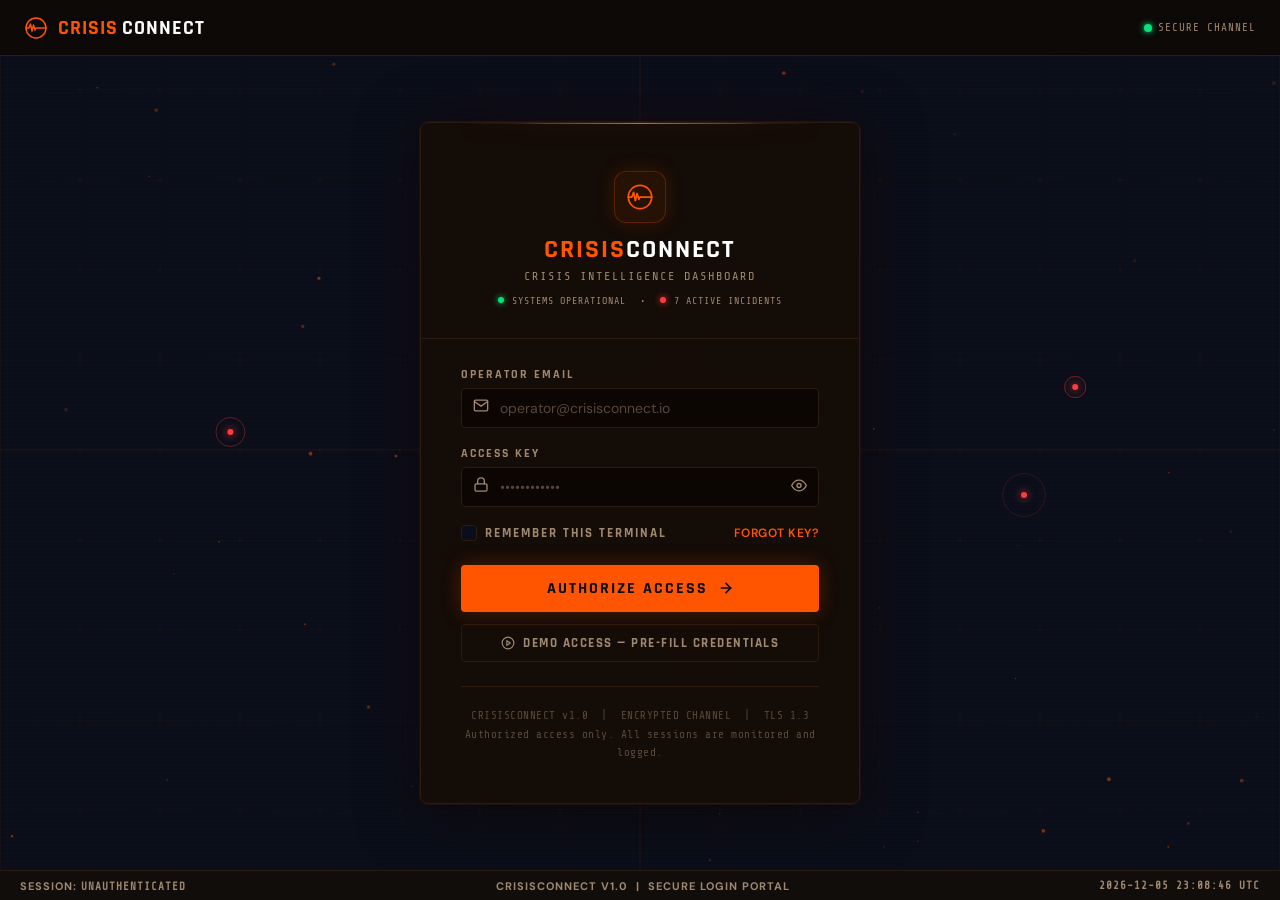
==== alerts.html @ de2e5257 "Initial commit" ====
<!DOCTYPE html>
<html lang="en">
<head>
  <meta charset="UTF-8">
  <meta name="viewport" content="width=device-width, initial-scale=1.0">
  <title>CRISIS CONNECT | Real-Time Alerts</title>
  
  <link rel="preconnect" href="https://fonts.googleapis.com">
  <link rel="preconnect" href="https://fonts.gstatic.com" crossorigin>
  <link href="https://fonts.googleapis.com/css2?family=DM+Sans:wght@400;500;700&family=Rajdhani:wght@500;600;700&family=Share+Tech+Mono&display=swap" rel="stylesheet">

  <style>
    :root {
      --bg: #0a0e1a;
      --bg2: #110D0A;
      --card: #1A1008;
      --cyan: #FF5500;
      --red: #ff3b3b;
      --amber: #ffb340;
      --green: #00e676;
      --text: #e8eaf6;
      --muted: #A08870;
      --border: #2B1B10;
    }
    
    * { box-sizing: border-box; margin: 0; padding: 0; }
    
    body {
      font-family: 'DM Sans', sans-serif;
      background-color: var(--bg);
      color: var(--text);
      display: flex;
      flex-direction: column;
      height: 100vh;
      overflow: hidden;
    }

    h1, h2, h3, h4, h5, h6 { font-family: 'Rajdhani', sans-serif; }
    .data-font { font-family: 'Share Tech Mono', monospace; }
    
    /* Navbar */
    .navbar { height: 56px; flex-shrink: 0; background-color: var(--bg2); border-bottom: 1px solid var(--border); display: flex; justify-content: space-between; align-items: center; padding: 0 20px; z-index: 1000; }
    .nav-left { display: flex; align-items: center; gap: 10px; }
    .nav-left svg { width: 24px; height: 24px; color: var(--cyan); }
    .nav-left h1 { font-size: 20px; margin: 0; letter-spacing: 1px; display: flex; align-items: center; gap: 4px; }
    .brand-crisis { color: var(--cyan); }
    .brand-connect { color: #fff; }
    .nav-center { flex: 1; display: flex; justify-content: center; }
    .search-input { background-color: var(--card); border: 1px solid var(--border); color: var(--text); padding: 8px 16px 8px 40px; border-radius: 20px; width: 400px; font-family: 'DM Sans', sans-serif; font-size: 14px; outline: none; transition: border-color 0.2s; background-image: url('data:image/svg+xml;utf8,<svg viewBox="0 0 24 24" fill="none" stroke="%23A08870" stroke-width="2" stroke-linecap="round" stroke-linejoin="round"><circle cx="11" cy="11" r="8"></circle><line x1="21" y1="21" x2="16.65" y2="16.65"></line></svg>'); background-repeat: no-repeat; background-position: 12px center; background-size: 16px; }
    .search-input:focus { border-color: var(--cyan); }
    .search-input::placeholder { color: var(--muted); }
    .nav-right { display: flex; align-items: center; gap: 24px; }
    .bell-icon { position: relative; display: flex; align-items: center; }
    .bell-icon svg { width: 20px; height: 20px; cursor: pointer; color: var(--muted); transition: color 0.2s; }
    .bell-icon:hover svg { color: var(--text); }
    .badge { position: absolute; top: -6px; right: -6px; background: var(--red); color: white; font-size: 10px; font-weight: bold; font-family: 'Share Tech Mono', monospace; border-radius: 50%; width: 16px; height: 16px; display: flex; align-items: center; justify-content: center; transition: transform 0.2s; }
    .badge.pop { transform: scale(1.4); }

    /* Layout */
    .app-shell { display: flex; flex: 1; overflow: hidden; position: relative; }
    
    /* Sidebar */
    .sidebar { width: 60px; flex-shrink: 0; background-color: var(--bg2); border-right: 1px solid var(--border); display: flex; flex-direction: column; align-items: center; padding-top: 20px; gap: 16px; z-index: 900; }
    .sidebar-btn { width: 100%; height: 48px; display: flex; align-items: center; justify-content: center; cursor: pointer; border-left: 3px solid transparent; color: var(--muted); transition: all 0.2s; text-decoration: none; }
    .sidebar-btn:hover { color: var(--text); background: rgba(255,255,255,0.05); }
    .sidebar-btn.active { border-left-color: var(--cyan); color: var(--cyan); background: rgba(255, 85, 0, 0.05); }
    .sidebar-btn svg { width: 22px; height: 22px; stroke: currentColor; fill: none; stroke-width: 2; stroke-linecap: round; stroke-linejoin: round; }

    /* Main Area Containers */
    .main-wrap { flex: 1; display: flex; flex-direction: column; background: var(--bg); position: relative; }
    
    /* Filter Bar */
    .filter-bar { height: 50px; background: var(--bg2); border-bottom: 1px solid var(--border); display: flex; align-items: center; justify-content: space-between; padding: 0 24px; flex-shrink: 0; }
    .filter-tabs { display: flex; height: 100%; gap: 24px; }
    .filter-tab { font-family: 'Rajdhani', sans-serif; font-size: 13px; font-weight: 700; color: var(--muted); text-transform: uppercase; letter-spacing: 1px; cursor: pointer; display: flex; align-items: center; position: relative; transition: color 0.2s; }
    .filter-tab:hover { color: var(--text); }
    .filter-tab.active { color: #fff; }
    .filter-tab.active::after { content: ''; position: absolute; bottom: -1px; left: 0; right: 0; height: 3px; background: var(--cyan); border-radius: 3px 3px 0 0; box-shadow: 0 -2px 8px rgba(255,85,0,0.4); }
    .filter-badge { background: rgba(255,255,255,0.1); border-radius: 12px; padding: 2px 6px; font-size: 10px; margin-left: 6px; font-family: 'Share Tech Mono'; }

    .refresh-toggle { display: flex; align-items: center; gap: 12px; font-family: 'Share Tech Mono'; font-size: 11px; color: var(--muted); }
    .toggle-switch { width: 32px; height: 16px; background: var(--cyan); border-radius: 10px; position: relative; cursor: pointer; transition: background 0.2s; }
    .toggle-switch::after { content: ''; position: absolute; width: 12px; height: 12px; background: #fff; border-radius: 50%; top: 2px; right: 2px; transition: transform 0.2s; }
    .toggle-switch.off { background: rgba(255,255,255,0.2); }
    .toggle-switch.off::after { transform: translateX(-16px); }
    
    /* Content Columns */
    .content-columns { flex: 1; display: flex; overflow: hidden; }
    
    /* Left: Alert Feed */
    .alert-feed { flex: 1; overflow-y: auto; padding: 24px; display: flex; flex-direction: column; gap: 12px; scroll-behavior: smooth; }
    
    /* Real-Time Cards */
    .alert-card { background: var(--card); border: 1px solid var(--border); border-radius: 6px; display: flex; position: relative; padding: 16px; cursor: pointer; transition: all 0.2s; box-shadow: 0 4px 12px rgba(0,0,0,0.2); }
    .alert-card:hover { background: rgba(22, 12, 6, 0.9); transform: translateX(2px); border-color: rgba(160, 136, 112, 0.4); }
    .alert-card.active { background: rgba(255,85,0,0.05); border-color: var(--cyan); }
    
    .border-left { position: absolute; left: 0; top: 0; bottom: 0; width: 4px; border-radius: 6px 0 0 6px; }
    
    .alert-layout { display: flex; width: 100%; align-items: center; gap: 16px; padding-left: 8px; }
    
    .icon-wrapper { width: 44px; height: 44px; border-radius: 50%; display: flex; align-items: center; justify-content: center; flex-shrink: 0; box-shadow: inset 0 0 10px rgba(0,0,0,0.5); }
    .icon-wrapper svg { width: 20px; height: 20px; fill: none; stroke: currentColor; stroke-width: 2; stroke-linecap: round; stroke-linejoin: round; }

    .alert-core { flex: 1; display: flex; flex-direction: column; justify-content: center; min-width: 0; }
    .alert-title { font-family: 'Rajdhani'; font-size: 15px; font-weight: 700; color: #fff; letter-spacing: 0.5px; margin-bottom: 2px; white-space: nowrap; overflow: hidden; text-overflow: ellipsis; text-transform: uppercase; }
    .alert-meta { font-size: 11px; color: var(--cyan); margin-bottom: 6px; text-transform: uppercase; letter-spacing: 0.5px; font-weight: 700; }
    .alert-meta span.bull { color: var(--muted); margin: 0 4px; }
    .alert-desc { font-size: 12px; color: var(--muted); white-space: nowrap; overflow: hidden; text-overflow: ellipsis; line-height: 1.2; }

    .alert-right { display: flex; flex-direction: column; align-items: flex-end; justify-content: space-between; flex-shrink: 0; height: 100%; gap: 8px; }
    .alert-time { font-family: 'Share Tech Mono'; font-size: 11px; color: var(--muted); }
    .alert-pill { font-family: 'Rajdhani'; font-size: 10px; font-weight: 700; padding: 2px 8px; border-radius: 10px; color: #fff; text-transform: uppercase; letter-spacing: 1px; }
    .view-link { font-family: 'Rajdhani'; font-size: 11px; font-weight: 700; color: var(--cyan); text-decoration: none; text-transform: uppercase; letter-spacing: 0.5px; opacity: 0; transition: opacity 0.2s; }
    .alert-card:hover .view-link { opacity: 1; }

    /* Card Animations */
    @keyframes alertSlideIn {
      0% { transform: translateY(-40px); opacity: 0; }
      100% { transform: translateY(0); opacity: 1; }
    }
    .card-animate { animation: alertSlideIn 0.5s cubic-bezier(0.16, 1, 0.3, 1) forwards; }
    .glow-left { box-shadow: 0 0 16px currentColor; animation: pulseGlow 2s infinite alternate; }
    @keyframes pulseGlow { from { opacity: 0.6; } to { opacity: 1; } }

    /* Alerts Colors */
    .sev-critical { color: var(--red); }
    .bg-critical { background-color: var(--red); box-shadow: 0 0 8px rgba(255,59,59,0.5); }
    .sev-warning { color: var(--amber); }
    .bg-warning { background-color: var(--amber); box-shadow: 0 0 8px rgba(255,179,64,0.5); }
    .sev-info { color: var(--cyan); }
    .bg-info { background-color: var(--cyan); box-shadow: 0 0 8px rgba(255,85,0,0.5); }
    .sev-resolved { color: var(--green); }
    .bg-resolved { background-color: var(--green); box-shadow: 0 0 8px rgba(0,230,118,0.5); }

    /* Empty State */
    .empty-state { display: flex; flex-direction: column; align-items: center; justify-content: center; height: 100%; color: var(--muted); gap: 16px; display: none; }
    .empty-state.show { display: flex; }
    .empty-state svg { width: 48px; height: 48px; stroke: var(--cyan); fill: none; stroke-width: 1; opacity: 0.5; }
    .empty-state p { font-family: 'Rajdhani'; font-size: 16px; letter-spacing: 2px; text-transform: uppercase; margin:0;}

    /* Right: Detail Panel */
    .detail-panel { width: 340px; background: var(--bg2); border-left: 1px solid var(--border); display: flex; flex-direction: column; flex-shrink: 0; z-index: 10; transform: translateX(100%); transition: transform 0.3s cubic-bezier(0.16, 1, 0.3, 1); position: absolute; right: 0; top: 0; bottom: 0; }
    .detail-panel.open { transform: translateX(0); position: relative; }
    
    .dp-header { padding: 24px; border-bottom: 1px solid var(--border); display: flex; flex-direction: column; gap: 6px; background: rgba(15,22,41,0.9); }
    .dp-title { font-family: 'Rajdhani'; font-size: 20px; color: var(--cyan); margin: 0; line-height: 1.1; text-transform: uppercase; }
    .dp-sub { font-size: 12px; color: #fff; font-weight: 700; text-transform: uppercase; letter-spacing: 1px; display: flex; align-items: center; justify-content: space-between; }
    .dp-close { cursor: pointer; color: var(--muted); opacity: 0.6; transition: opacity 0.2s; }
    .dp-close:hover { opacity: 1; color: var(--text); }

    .dp-content { padding: 24px; overflow-y: auto; display: flex; flex-direction: column; gap: 24px; flex: 1; }
    
    .dp-desc { font-size: 13px; color: var(--muted); line-height: 1.5; margin: 0; }

    .dp-section-lbl { font-family: 'Rajdhani'; font-size: 14px; color: #fff; letter-spacing: 1px; text-transform: uppercase; margin-bottom: 12px; border-bottom: 1px solid var(--border); padding-bottom: 6px; }
    
    /* Gauge in Panel */
    .gauge-wrap { display: flex; justify-content: center; margin: 16px 0; }
    .gauge-svg { width: 140px; }
    .g-arc-bg { fill: none; stroke: var(--bg); stroke-width: 10; stroke-linecap: round; }
    .g-arc-fill { fill: none; stroke-width: 10; stroke-linecap: round; stroke-dasharray: 0, 157; transition: stroke-dasharray 1s; }
    .g-text { font-family: 'Share Tech Mono'; font-size: 24px; font-weight: bold; fill: #fff; text-anchor: middle; dominant-baseline: middle; }

    /* Stats Grid */
    .dp-stats { display: flex; flex-direction: column; gap: 12px; }
    .dp-stat-row { display: flex; justify-content: space-between; align-items: center; border-bottom: 1px solid rgba(255,255,255,0.05); padding-bottom: 8px; }
    .dp-stat-l { font-size: 11px; color: var(--text); text-transform: uppercase; }
    .dp-stat-r { font-family: 'Share Tech Mono'; font-size: 13px; font-weight: bold; color: var(--amber); }

    .dp-status-badge { display: inline-flex; align-items: center; gap: 8px; padding: 8px 12px; background: rgba(0,230,118,0.1); border: 1px solid var(--green); border-radius: 4px; color: var(--green); font-family: 'Share Tech Mono'; font-size: 12px; font-weight: bold; width: 100%; justify-content: center; }

    /* Panel Actions */
    .dp-actions { display: flex; flex-direction: column; gap: 10px; margin-top: auto; padding: 24px; border-top: 1px solid var(--border); background: var(--bg); }
    .act-btn { background: transparent; border: 1px solid var(--cyan); color: var(--cyan); padding: 12px; font-family: 'Rajdhani'; font-size: 14px; font-weight: 700; text-transform: uppercase; letter-spacing: 1px; border-radius: 4px; cursor: pointer; text-align: center; text-decoration: none; transition: all 0.2s; }
    .act-btn:hover { background: rgba(255,85,0,0.1); box-shadow: 0 0 10px rgba(255,85,0,0.2); }
    .act-btn.solid { background: var(--cyan); color: var(--bg); border: none; }
    .act-btn.solid:hover { background: #FF7733; box-shadow: 0 0 16px rgba(255,85,0,0.4); }

    /* Scrollbars */
    ::-webkit-scrollbar { width: 8px; }
    ::-webkit-scrollbar-track { background: var(--bg); }
    ::-webkit-scrollbar-thumb { background: var(--border); border-radius: 4px; }
    ::-webkit-scrollbar-thumb:hover { background: var(--muted); }

    /* Status Bar */
    .status-bar { height: 30px; flex-shrink: 0; background-color: var(--bg2); border-top: 1px solid var(--border); display: flex; justify-content: space-between; align-items: center; padding: 0 20px; font-size: 11px; font-weight: 700; color: var(--muted); letter-spacing: 1px; text-transform: uppercase; z-index: 1000; }
  </style>
  <script>
    (function() {
      var token = localStorage.getItem('cc_token') || sessionStorage.getItem('cc_token');
      if (!token) { window.location.replace('login.html'); }
    })();
  </script>
</head>
<body>

  <!-- Navbar -->
  <nav class="navbar">
    <div class="nav-left">
      <svg viewBox="0 0 24 24" fill="none" stroke="currentColor" stroke-width="1.5" stroke-linecap="round" stroke-linejoin="round">
        <circle cx="12" cy="12" r="10"/><polyline points="2,12 5,12 6.5,8 8,15 9.5,9 11,14 12,12 14,12 22,12"/>
      </svg>
      <h1><span class="brand-crisis">CRISIS</span><span class="brand-connect">CONNECT</span></h1>
    </div>
    <div class="nav-center">
      <input type="text" class="search-input" placeholder="Search parameters...">
    </div>
    <div class="nav-right">
      <div class="bell-icon"><svg viewBox="0 0 24 24" fill="none" stroke="currentColor" stroke-width="2" stroke-linecap="round" stroke-linejoin="round"><path d="M18 8A6 6 0 0 0 6 8c0 7-3 9-3 9h18s-3-2-3-9"></path><path d="M13.73 21a2 2 0 0 1-3.46 0"></path></svg><div class="badge data-font" id="nav-badge">0</div></div>
      <div class="live-status"><div class="live-dot" style="background-color: var(--red); box-shadow: 0 0 8px var(--red);"></div> ALERT COM</div>
    </div>
      <div class="nav-right-extra" style="display:flex;align-items:center;gap:16px;margin-left:8px;">
      <span class="mono" id="nav-user" style="font-size:11px;color:var(--muted);letter-spacing:1px;text-transform:uppercase;"></span>
      <button onclick="ccLogout()" style="background:transparent;border:1px solid var(--border);color:var(--muted);font-family:'Rajdhani',sans-serif;font-size:12px;font-weight:700;letter-spacing:1px;text-transform:uppercase;padding:5px 12px;border-radius:4px;cursor:pointer;transition:all 0.2s;" onmouseover="this.style.borderColor='var(--red)';this.style.color='var(--red)';" onmouseout="this.style.borderColor='var(--border)';this.style.color='var(--muted)';">⏏ LOGOUT</button>
    </div>
  </nav>

  <div class="app-shell">
    
    <!-- Sidebar -->
    <aside class="sidebar">
      <a href="index.html" class="sidebar-btn" title="Dashboard">
        <svg viewBox="0 0 24 24"><rect x="3" y="3" width="7" height="9"></rect><rect x="14" y="3" width="7" height="5"></rect><rect x="14" y="12" width="7" height="9"></rect><rect x="3" y="16" width="7" height="5"></rect></svg>
      </a>
      <a href="disaster.html" class="sidebar-btn" title="Disasters">
        <svg viewBox="0 0 24 24"><path d="M21 10c0 7-9 13-9 13s-9-6-9-13a9 9 0 0 1 18 0z"></path><circle cx="12" cy="10" r="3"></circle></svg>
      </a>
      <a href="displacement.html" class="sidebar-btn" title="Displacement">
        <svg viewBox="0 0 24 24"><path d="M17 21v-2a4 4 0 0 0-4-4H5a4 4 0 0 0-4 4v2"></path><circle cx="9" cy="7" r="4"></circle><path d="M23 21v-2a4 4 0 0 0-3-3.87"></path><path d="M16 3.13a4 4 0 0 1 0 7.75"></path></svg>
      </a>
      <a href="resources.html" class="sidebar-btn" title="Resources">
        <svg viewBox="0 0 24 24"><path d="M21 16V8a2 2 0 0 0-1-1.73l-7-4a2 2 0 0 0-2 0l-7 4A2 2 0 0 0 3 8v8a2 2 0 0 0 1 1.73l7 4a2 2 0 0 0 2 0l7-4A2 2 0 0 0 21 16z"></path><polyline points="3.27 6.96 12 12.01 20.73 6.96"></polyline><line x1="12" y1="22.08" x2="12" y2="12"></line></svg>
      </a>
      <a href="secondary-risk.html" class="sidebar-btn" title="Risk">
        <svg viewBox="0 0 24 24"><path d="M10.29 3.86L1.82 18a2 2 0 0 0 1.71 3h16.94a2 2 0 0 0 1.71-3L13.71 3.86a2 2 0 0 0-3.42 0z"></path><line x1="12" y1="9" x2="12" y2="13"></line><line x1="12" y1="17" x2="12.01" y2="17"></line></svg>
      </a>
      <a href="simulate.html" class="sidebar-btn" title="Simulate">
        <svg viewBox="0 0 24 24"><circle cx="12" cy="12" r="10"></circle><polygon points="10 8 16 12 10 16 10 8"></polygon></svg>
      </a>
      <a href="analytics.html" class="sidebar-btn" title="Analytics">
        <svg viewBox="0 0 24 24"><line x1="18" y1="20" x2="18" y2="10"></line><line x1="12" y1="20" x2="12" y2="4"></line><line x1="6" y1="20" x2="6" y2="14"></line></svg>
      </a>
      <a href="alerts.html" class="sidebar-btn active" title="Alerts" style="margin-top:auto; margin-bottom: 10px;">
        <svg viewBox="0 0 24 24"><path d="M18 8A6 6 0 0 0 6 8c0 7-3 9-3 9h18s-3-2-3-9"></path><path d="M13.73 21a2 2 0 0 1-3.46 0"></path></svg>
      </a>
    </aside>

    <div class="main-wrap">
      
      <!-- Filter Bar -->
      <div class="filter-bar">
        <div class="filter-tabs" id="filter-tabs">
          <div class="filter-tab active" data-filter="ALL">ALL ALERTS <span class="filter-badge" id="c-all"></span></div>
          <div class="filter-tab" data-filter="CRITICAL">CRITICAL <span class="filter-badge" id="c-crit"></span></div>
          <div class="filter-tab" data-filter="WARNING">WARNING <span class="filter-badge" id="c-warn"></span></div>
          <div class="filter-tab" data-filter="INFO">INFO <span class="filter-badge" id="c-info"></span></div>
          <div class="filter-tab" data-filter="RESOLVED">RESOLVED <span class="filter-badge" id="c-res"></span></div>
        </div>
        
        <div class="refresh-toggle">
          <span id="txt-last">LAST REFRESH: JUST NOW</span>
          AUTO-REFRESH:
          <div class="toggle-switch" id="auto-refresh-btn"></div>
        </div>
      </div>

      <div class="content-columns">
        
        <!-- Left Feed -->
        <div class="alert-feed" id="alert-feed">
          <!-- JS Alerts Go Here -->
        </div>

        <div class="empty-state" id="empty-state">
          <svg viewBox="0 0 24 24"><path d="M12 22s8-4 8-10V5l-8-3-8 3v7c0 6 8 10 8 10z"></path></svg>
          <p>NO ALERTS MATCHING FILTER</p>
        </div>

        <!-- Right Panel -->
        <div class="detail-panel" id="detail-panel">
          <div class="dp-header">
            <div class="dp-sub">
              <span id="dp-type" style="color:var(--cyan)">EARTHQUAKE</span>
              <svg class="dp-close" id="dp-close" viewBox="0 0 24 24" width="18" height="18" fill="none" stroke="currentColor" stroke-width="2"><line x1="18" y1="6" x2="6" y2="18"></line><line x1="6" y1="6" x2="18" y2="18"></line></svg>
            </div>
            <h2 class="dp-title" id="dp-title">Türkiye Earthquake</h2>
          </div>
          
          <div class="dp-content">
            <p class="dp-desc" id="dp-desc">Seismic sensors detected massive P-waves indicative of a multi-fault rupture. Severe risk of immediate infrastructure collapse in affected area grids.</p>
            
            <div>
              <div class="dp-section-lbl">SEVERITY INDEX</div>
              <div class="gauge-wrap">
                <svg class="gauge-svg" viewBox="0 0 120 70">
                  <path class="g-arc-bg" d="M 10,60 A 50,50 0 0,1 110,60" />
                  <path class="g-arc-fill" id="dp-gauge-path" style="stroke: var(--red);" d="M 10,60 A 50,50 0 0,1 110,60" />
                  <text class="g-text" id="dp-gauge-text" x="60" y="55">5.0</text>
                </svg>
              </div>
            </div>

            <div class="dp-stats">
              <div class="dp-section-lbl">IMPACT METRICS</div>
              <div class="dp-stat-row">
                <span class="dp-stat-l">Est. Affected</span>
                <span class="dp-stat-r" id="dp-aff">2,400,000</span>
              </div>
              <div class="dp-stat-row">
                <span class="dp-stat-l">Coordinates</span>
                <span class="dp-stat-r" id="dp-coords">37.5°N, 36.8°E</span>
              </div>
              <div class="dp-stat-row">
                <span class="dp-stat-l">Primary Hub</span>
                <span class="dp-stat-r" id="dp-hub">Kahramanmaraş</span>
              </div>
            </div>

            <div style="margin-top:10px;">
              <div class="dp-status-badge" id="dp-status-badge">
                <svg viewBox="0 0 24 24" width="16" height="16" fill="currentColor"><circle cx="12" cy="12" r="10"/><path d="M12 8v4l3 3" stroke="#000" stroke-width="2" fill="none"/></svg>
                <span>RESPONSE INITIATED</span>
              </div>
            </div>
          </div>
          
          <div class="dp-actions">
            <a href="#" class="act-btn solid" id="btn-view-map">VIEW DISASTER MAP →</a>
            <a href="#" class="act-btn" id="btn-view-res">LOGISTICS & RESOURCES →</a>
          </div>
        </div>

      </div>
    </div>
  </div>

  <!-- Status Bar -->
  <div class="status-bar">
    <div>LAST UPDATED: <span id="timestamp" class="data-font"></span></div>
    <div>CRISISCONNECT v1.0 | VIEW : GLOBAL COM STREAM</div>
  </div>

  <script>
    const DISASTERS = [
      {id:1,name:"Türkiye Earthquake",type:"Earthquake",hub:"Kahramanmaraş",severity:5,lat:37.5,lng:36.8,affected:2400000},
      {id:2,name:"Bangladesh Flooding",type:"Flood",hub:"Sylhet District",severity:4,lat:23.8,lng:90.4,affected:890000},
      {id:3,name:"California Wildfire",type:"Wildfire",hub:"Los Angeles County",severity:3,lat:34.0,lng:-118.2,affected:145000},
      {id:4,name:"Mozambique Cyclone",type:"Cyclone",hub:"Beira Coast",severity:4,lat:-19.8,lng:34.9,affected:670000},
      {id:5,name:"Pakistan Heatwave",type:"Heatwave",hub:"Jacobabad",severity:3,lat:30.3,lng:69.3,affected:320000},
      {id:6,name:"Philippines Typhoon",type:"Typhoon",hub:"Leyte Bay",severity:5,lat:12.8,lng:122.5,affected:1200000},
      {id:7,name:"Peru Landslides",type:"Landslide",hub:"Huanuco Valley",severity:2,lat:-9.2,lng:-75.0,affected:45000}
    ];

    const ICONS = {
      Earthquake: '<path d="M22 12h-4l-3 9L9 3l-3 9H2"/>',
      Flood: '<path d="M2 12h4l3-9 5 15 3-9h5"/><path d="M2 18h20"/>',
      Wildfire: '<path d="M8.5 14.5A2.5 2.5 0 0 0 11 12c0-1.38-.5-2-1-3-1.072-2.143-.224-4.054 2-6 .5 2.5 2 4.9 4 6.5 2 1.6 3 3.5 3 5.5a7 7 0 1 1-14 0c0-1.153.433-2.294 1-3a2.5 2.5 0 0 0 2.5 2.5z"/>',
      Cyclone: '<path d="M12 22a10 10 0 1 1 10-10 M12 18a6 6 0 1 1 6-6 M12 14a2 2 0 1 1 2-2"/>',
      Default: '<path d="M10.29 3.86L1.82 18a2 2 0 0 0 1.71 3h16.94a2 2 0 0 0 1.71-3L13.71 3.86a2 2 0 0 0-3.42 0z"/><line x1="12" y1="9" x2="12" y2="13"/><line x1="12" y1="17" x2="12.01" y2="17"/>'
    };

    const TEMPLATES = [
      { t: "NEW DISASTER DETECTED", s: "CRITICAL", msg: "Immediate catastrophic event registered globally. Awaiting full seismic verification." },
      { t: "SEVERITY ESCALATED", s: "WARNING", msg: "Local parameter thresholds exceeded historical limits. Evacuation highly recommended." },
      { t: "RESOURCE SHORTAGE", s: "WARNING", msg: "Critical depletion of baseline medical and food provisions across local triage centers." },
      { t: "DISPLACEMENT SURGE", s: "INFO", msg: "Unexpected mass civilian migration flows observed outward from epicenter coordinates." },
      { t: "ALL-CLEAR ISSUED", s: "RESOLVED", msg: "Secondary threat levels stabilized. Relief teams advancing to recovery phase operations." },
      { t: "COMMUNICATION RESTORED", s: "RESOLVED", msg: "Primary satellite downlinks re-established across zone zero command posts." }
    ];

    let sysAlerts = [];
    let currentFilter = 'ALL';
    let unreadCount = 0;

    // Generate initial 20 alerts
    function generateInitial() {
      const nowTs = Date.now();
      for(let i=0; i<20; i++) {
        const d = DISASTERS[Math.floor(Math.random() * DISASTERS.length)];
        const tmp = TEMPLATES[Math.floor(Math.random() * TEMPLATES.length)];
        
        let sevClass = tmp.s;
        if(d.severity >= 4 && Math.random()>0.5 && sevClass!=='RESOLVED') sevClass = 'CRITICAL';

        // Times spread between 2 min and 6 hours
        const tDiff = Math.floor(Math.random() * 360 * 60000) + 120000; 
        
        sysAlerts.push({
          id: 'A'+Math.floor(Math.random()*999999),
          disaster: d,
          title: tmp.t,
          category: sevClass,
          desc: tmp.msg,
          timestamp: nowTs - tDiff,
          isNew: false
        });
      }
      sysAlerts.sort((a,b)=> b.timestamp - a.timestamp);
    }
    
    function getTimeStr(ms) {
      const diff = Math.floor((Date.now() - ms) / 60000);
      if(diff < 1) return `JUST NOW`;
      if(diff < 60) return `${diff} MIN AGO`;
      const hrs = Math.floor(diff/60);
      return `${hrs} HR AGO`;
    }

    function getClasses(sev) {
      if(sev==='CRITICAL') return { c: 'sev-critical', bg: 'bg-critical', bc: 'var(--red)' };
      if(sev==='WARNING') return { c: 'sev-warning', bg: 'bg-warning', bc: 'var(--amber)' };
      if(sev==='RESOLVED') return { c: 'sev-resolved', bg: 'bg-resolved', bc: 'var(--green)' };
      return { c: 'sev-info', bg: 'bg-info', bc: 'var(--cyan)' }; 
    }

    function renderFeed() {
      const feed = document.getElementById('alert-feed');
      const empty = document.getElementById('empty-state');
      
      const filtered = sysAlerts.filter(a => currentFilter === 'ALL' || a.category === currentFilter);
      
      if(filtered.length === 0) {
        feed.style.display = 'none';
        empty.classList.add('show');
      } else {
        feed.style.display = 'flex';
        empty.classList.remove('show');
        
        feed.innerHTML = filtered.map(a => {
          const col = getClasses(a.category);
          const iconPath = ICONS[a.disaster.type] || ICONS.Default;
          
          let aClass = 'alert-card';
          if(a.isNew) aClass += ' card-animate';
          
          return `
            <div class="${aClass}" data-id="${a.id}" onclick="openDetail('${a.id}')">
              <div class="border-left" style="background-color: ${col.bc}; ${a.isNew && a.category==='CRITICAL' ? `box-shadow: 0 0 15px ${col.bc}` : ''}"></div>
              
              <div class="alert-layout">
                <div class="icon-wrapper" style="background: rgba(10,6,3,0.5); color: ${col.bc};">
                  <svg viewBox="0 0 24 24">${iconPath}</svg>
                </div>
                
                <div class="alert-core">
                  <div class="alert-title">${a.title}</div>
                  <div class="alert-meta">
                    <span style="color:${col.bc}">${a.disaster.type}</span> <span class="bull">•</span> ${a.disaster.hub} <span class="bull">•</span> SOURCE: SATELLITE COM
                  </div>
                  <div class="alert-desc">${a.desc}</div>
                </div>
                
                <div class="alert-right">
                  <div class="alert-time">${getTimeStr(a.timestamp)}</div>
                  <div class="alert-pill ${col.bg}">${a.category}</div>
                  <div class="view-link" style="color:${col.bc}">VIEW →</div>
                </div>
              </div>
            </div>
          `;
        }).join('');
      }

      // Update Badges
      const counts = { ALL: sysAlerts.length, CRITICAL: 0, WARNING: 0, INFO: 0, RESOLVED: 0 };
      sysAlerts.forEach(a => { counts[a.category]++; });
      
      document.getElementById('c-all').innerText = counts.ALL;
      document.getElementById('c-crit').innerText = counts.CRITICAL;
      document.getElementById('c-warn').innerText = counts.WARNING;
      document.getElementById('c-info').innerText = counts.INFO;
      document.getElementById('c-res').innerText = counts.RESOLVED;

      // Unread nav badge
      const nb = document.getElementById('nav-badge');
      nb.innerText = Math.min(99, 3 + unreadCount);
    }

    // Detail Panel Logic
    const dPanel = document.getElementById('detail-panel');
    let activeCard = null;

    document.getElementById('dp-close').addEventListener('click', () => {
      dPanel.classList.remove('open');
      if(activeCard) activeCard.classList.remove('active');
    });

    window.openDetail = (id) => {
      const alt = sysAlerts.find(a => a.id === id);
      if(!alt) return;

      // Update UI active states
      document.querySelectorAll('.alert-card').forEach(c => c.classList.remove('active'));
      const tgt = document.querySelector(`.alert-card[data-id="${id}"]`);
      if(tgt) { tgt.classList.add('active'); activeCard = tgt; }
      
      const col = getClasses(alt.category);

      document.getElementById('dp-type').innerText = alt.disaster.type;
      document.getElementById('dp-type').style.color = col.bc;
      document.getElementById('dp-title').innerText = alt.disaster.name;
      document.getElementById('dp-desc').innerText = alt.desc + " Additional automated intelligence protocols have verified the payload. Ground teams have been notified across the regional hub.";
      
      document.getElementById('dp-aff').innerText = alt.disaster.affected.toLocaleString();
      document.getElementById('dp-coords').innerText = `${alt.disaster.lat}°N, ${alt.disaster.lng}°E`;
      document.getElementById('dp-hub').innerText = alt.disaster.hub;
      
      const btnMap = document.getElementById('btn-view-map');
      btnMap.href = `disaster.html?id=${alt.disaster.id}`;
      btnMap.style.backgroundColor = col.bc;
      btnMap.style.boxShadow = `0 0 15px ${col.bg}`;

      document.getElementById('btn-view-res').href = `resources.html?id=${alt.disaster.id}`;
      
      // Gauge
      const sev = alt.disaster.severity;
      document.getElementById('dp-gauge-text').innerText = sev.toFixed(1);
      const dashLimit = (sev/5) * 157;
      let gc = 'var(--cyan)';
      if(sev>=3) gc = 'var(--amber)';
      if(sev>=4) gc = 'var(--red)';
      
      const path = document.getElementById('dp-gauge-path');
      path.style.stroke = gc;
      path.style.strokeDasharray = '0, 157';
      setTimeout(()=> { path.style.strokeDasharray = `${dashLimit}, 157`; }, 100);
      
      // Status Badge
      const statB = document.getElementById('dp-status-badge');
      if(alt.category === 'RESOLVED') {
        statB.innerHTML = '<svg viewBox="0 0 24 24" width="16" height="16" fill="currentColor"><circle cx="12" cy="12" r="10"/><path d="M12 8v4l3 3" stroke="#000" stroke-width="2" fill="none"/></svg> STABILIZED';
        statB.style.color = 'var(--green)'; statB.style.borderColor = 'var(--green)'; statB.style.background = 'rgba(0,230,118,0.1)';
      } else if(alt.category === 'CRITICAL' || alt.category === 'WARNING') {
        statB.innerHTML = '<svg viewBox="0 0 24 24" width="16" height="16" fill="none" stroke="currentColor" stroke-width="2"><path d="M12 2v20M17 5H9.5a3.5 3.5 0 0 0 0 7h5a3.5 3.5 0 0 1 0 7H6"/></svg> ESCALATING';
        statB.style.color = 'var(--red)'; statB.style.borderColor = 'var(--red)'; statB.style.background = 'rgba(255,59,59,0.1)';
      } else {
        statB.innerHTML = '<svg viewBox="0 0 24 24" width="16" height="16" fill="none" stroke="currentColor" stroke-width="2"><circle cx="12" cy="12" r="10"/><line x1="12" y1="8" x2="12" y2="12"/><line x1="12" y1="16" x2="12.01" y2="16"/></svg> MONITORING';
        statB.style.color = 'var(--cyan)'; statB.style.borderColor = 'var(--cyan)'; statB.style.background = 'rgba(255,85,0,0.1)';
      }

      dPanel.classList.add('open');
    };

    // Filter Logic
    document.querySelectorAll('.filter-tab').forEach(tab => {
      tab.addEventListener('click', (e) => {
        document.querySelectorAll('.filter-tab').forEach(t => t.classList.remove('active'));
        tab.classList.add('active');
        currentFilter = tab.dataset.filter;
        renderFeed();
        dPanel.classList.remove('open'); // close panel on filter change
      });
    });

    // Auto Refresh Logic
    let autoRefresh = true;
    const btnRefresh = document.getElementById('auto-refresh-btn');
    btnRefresh.addEventListener('click', () => {
      autoRefresh = !autoRefresh;
      if(autoRefresh) btnRefresh.classList.remove('off');
      else btnRefresh.classList.add('off');
    });

    setInterval(() => {
      if(!autoRefresh) return;
      document.getElementById('txt-last').innerText = `LAST REFRESH: ${new Date().toLocaleTimeString()}`;
      
      // 40% chance of new alert
      if(Math.random() < 0.40) {
        // clear old isNew flags
        sysAlerts.forEach(a => a.isNew = false);
        
        const d = DISASTERS[Math.floor(Math.random() * DISASTERS.length)];
        const tmp = TEMPLATES[Math.floor(Math.random() * TEMPLATES.length)];
        let sevClass = tmp.s;
        if(d.severity >= 4 && Math.random()>0.5 && sevClass!=='RESOLVED') sevClass = 'CRITICAL';

        const newAlert = {
          id: 'A'+Math.floor(Math.random()*999999),
          disaster: d,
          title: tmp.t,
          category: sevClass,
          desc: "AUTO-GENERATED: " + tmp.msg,
          timestamp: Date.now(),
          isNew: true
        };

        sysAlerts.unshift(newAlert);
        if(sysAlerts.length > 50) sysAlerts.pop(); // limit size
        
        unreadCount++;
        
        // bump bell icon quickly
        const bdg = document.getElementById('nav-badge');
        bdg.classList.add('pop');
        setTimeout(()=> bdg.classList.remove('pop'), 300);

        renderFeed();
      } else {
        // Force re-render just to update times accurately "Just now" etc
        renderFeed(); 
      }
    }, 15000); // 15 seconds instead of 30 to show it off better

    // Clock
    setInterval(() => {
      const ts = document.getElementById('timestamp');
      if(ts) {
        const d = new Date();
        const p = n => n.toString().padStart(2, '0');
        ts.innerText = `${d.getUTCFullYear()}-${p(d.getUTCMonth()+1)}-${p(d.getUTCDate())} ${p(d.getUTCHours())}:${p(d.getUTCMinutes())}:${p(d.getUTCSeconds())} UTC`;
      }
    }, 1000);

    generateInitial();
    renderFeed();

  </script>

    <script>
      /* ── Auth helpers ── */
      function ccLogout() {
        localStorage.removeItem('cc_token');
        localStorage.removeItem('cc_user');
        sessionStorage.removeItem('cc_token');
        sessionStorage.removeItem('cc_user');
        window.location.replace('login.html');
      }
      (function() {
        var user = localStorage.getItem('cc_user') || sessionStorage.getItem('cc_user') || '';
        var el = document.getElementById('nav-user');
        if (el && user) el.textContent = user.split('@')[0].toUpperCase();
      })();
    </script>
</body>
</html>
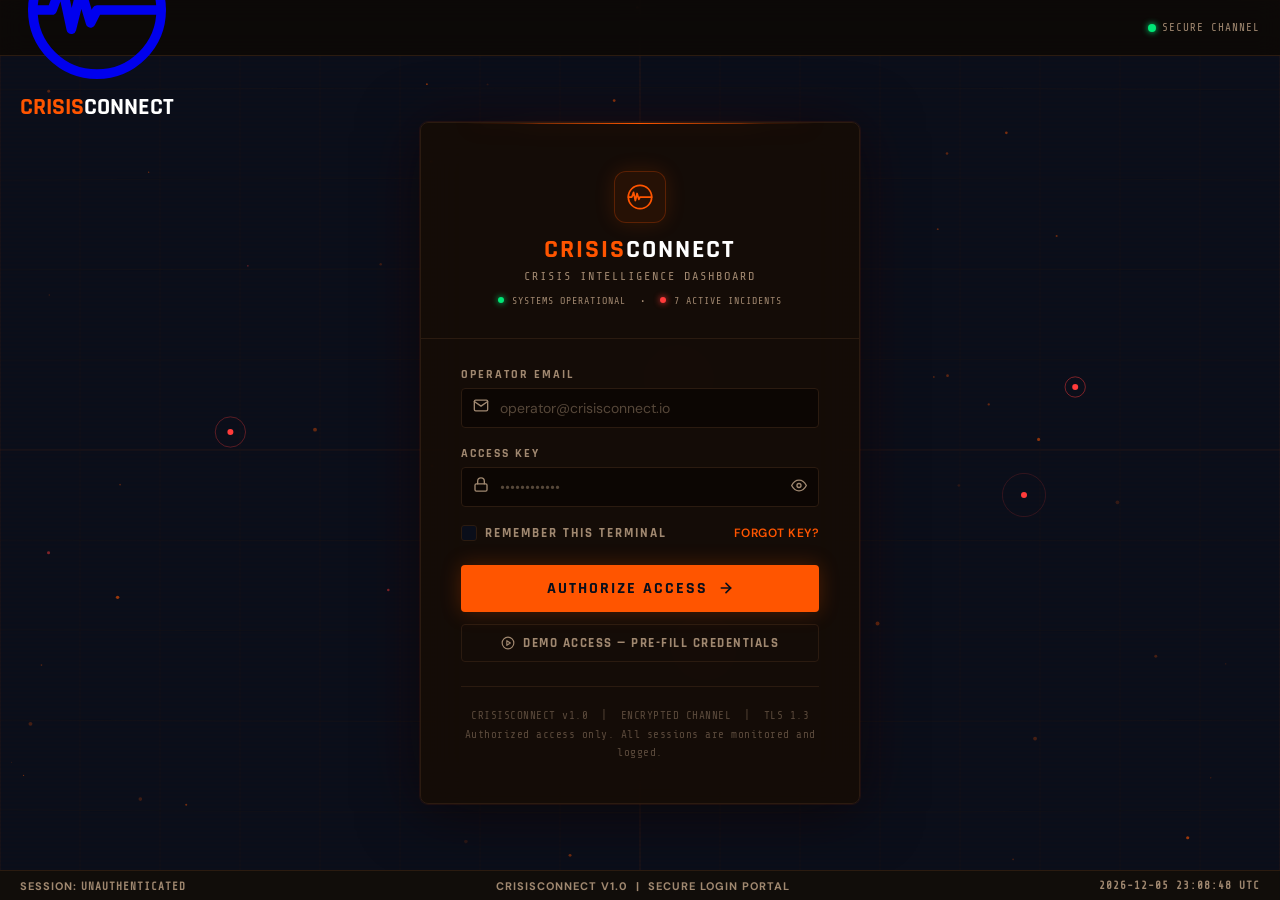
==== commit 7ed4bff9: "Initial commit" ====
--- a/alerts.html
+++ b/alerts.html
@@ -9,189 +9,12 @@
   <link rel="preconnect" href="https://fonts.gstatic.com" crossorigin>
   <link href="https://fonts.googleapis.com/css2?family=DM+Sans:wght@400;500;700&family=Rajdhani:wght@500;600;700&family=Share+Tech+Mono&display=swap" rel="stylesheet">
 
-  <style>
-    :root {
-      --bg: #0a0e1a;
-      --bg2: #110D0A;
-      --card: #1A1008;
-      --cyan: #FF5500;
-      --red: #ff3b3b;
-      --amber: #ffb340;
-      --green: #00e676;
-      --text: #e8eaf6;
-      --muted: #A08870;
-      --border: #2B1B10;
-    }
-    
-    * { box-sizing: border-box; margin: 0; padding: 0; }
-    
-    body {
-      font-family: 'DM Sans', sans-serif;
-      background-color: var(--bg);
-      color: var(--text);
-      display: flex;
-      flex-direction: column;
-      height: 100vh;
-      overflow: hidden;
-    }
-
-    h1, h2, h3, h4, h5, h6 { font-family: 'Rajdhani', sans-serif; }
-    .data-font { font-family: 'Share Tech Mono', monospace; }
-    
-    /* Navbar */
-    .navbar { height: 56px; flex-shrink: 0; background-color: var(--bg2); border-bottom: 1px solid var(--border); display: flex; justify-content: space-between; align-items: center; padding: 0 20px; z-index: 1000; }
-    .nav-left { display: flex; align-items: center; gap: 10px; }
-    .nav-left svg { width: 24px; height: 24px; color: var(--cyan); }
-    .nav-left h1 { font-size: 20px; margin: 0; letter-spacing: 1px; display: flex; align-items: center; gap: 4px; }
-    .brand-crisis { color: var(--cyan); }
-    .brand-connect { color: #fff; }
-    .nav-center { flex: 1; display: flex; justify-content: center; }
-    .search-input { background-color: var(--card); border: 1px solid var(--border); color: var(--text); padding: 8px 16px 8px 40px; border-radius: 20px; width: 400px; font-family: 'DM Sans', sans-serif; font-size: 14px; outline: none; transition: border-color 0.2s; background-image: url('data:image/svg+xml;utf8,<svg viewBox="0 0 24 24" fill="none" stroke="%23A08870" stroke-width="2" stroke-linecap="round" stroke-linejoin="round"><circle cx="11" cy="11" r="8"></circle><line x1="21" y1="21" x2="16.65" y2="16.65"></line></svg>'); background-repeat: no-repeat; background-position: 12px center; background-size: 16px; }
-    .search-input:focus { border-color: var(--cyan); }
-    .search-input::placeholder { color: var(--muted); }
-    .nav-right { display: flex; align-items: center; gap: 24px; }
-    .bell-icon { position: relative; display: flex; align-items: center; }
-    .bell-icon svg { width: 20px; height: 20px; cursor: pointer; color: var(--muted); transition: color 0.2s; }
-    .bell-icon:hover svg { color: var(--text); }
-    .badge { position: absolute; top: -6px; right: -6px; background: var(--red); color: white; font-size: 10px; font-weight: bold; font-family: 'Share Tech Mono', monospace; border-radius: 50%; width: 16px; height: 16px; display: flex; align-items: center; justify-content: center; transition: transform 0.2s; }
-    .badge.pop { transform: scale(1.4); }
-
-    /* Layout */
-    .app-shell { display: flex; flex: 1; overflow: hidden; position: relative; }
-    
-    /* Sidebar */
-    .sidebar { width: 60px; flex-shrink: 0; background-color: var(--bg2); border-right: 1px solid var(--border); display: flex; flex-direction: column; align-items: center; padding-top: 20px; gap: 16px; z-index: 900; }
-    .sidebar-btn { width: 100%; height: 48px; display: flex; align-items: center; justify-content: center; cursor: pointer; border-left: 3px solid transparent; color: var(--muted); transition: all 0.2s; text-decoration: none; }
-    .sidebar-btn:hover { color: var(--text); background: rgba(255,255,255,0.05); }
-    .sidebar-btn.active { border-left-color: var(--cyan); color: var(--cyan); background: rgba(255, 85, 0, 0.05); }
-    .sidebar-btn svg { width: 22px; height: 22px; stroke: currentColor; fill: none; stroke-width: 2; stroke-linecap: round; stroke-linejoin: round; }
-
-    /* Main Area Containers */
-    .main-wrap { flex: 1; display: flex; flex-direction: column; background: var(--bg); position: relative; }
-    
-    /* Filter Bar */
-    .filter-bar { height: 50px; background: var(--bg2); border-bottom: 1px solid var(--border); display: flex; align-items: center; justify-content: space-between; padding: 0 24px; flex-shrink: 0; }
-    .filter-tabs { display: flex; height: 100%; gap: 24px; }
-    .filter-tab { font-family: 'Rajdhani', sans-serif; font-size: 13px; font-weight: 700; color: var(--muted); text-transform: uppercase; letter-spacing: 1px; cursor: pointer; display: flex; align-items: center; position: relative; transition: color 0.2s; }
-    .filter-tab:hover { color: var(--text); }
-    .filter-tab.active { color: #fff; }
-    .filter-tab.active::after { content: ''; position: absolute; bottom: -1px; left: 0; right: 0; height: 3px; background: var(--cyan); border-radius: 3px 3px 0 0; box-shadow: 0 -2px 8px rgba(255,85,0,0.4); }
-    .filter-badge { background: rgba(255,255,255,0.1); border-radius: 12px; padding: 2px 6px; font-size: 10px; margin-left: 6px; font-family: 'Share Tech Mono'; }
-
-    .refresh-toggle { display: flex; align-items: center; gap: 12px; font-family: 'Share Tech Mono'; font-size: 11px; color: var(--muted); }
-    .toggle-switch { width: 32px; height: 16px; background: var(--cyan); border-radius: 10px; position: relative; cursor: pointer; transition: background 0.2s; }
-    .toggle-switch::after { content: ''; position: absolute; width: 12px; height: 12px; background: #fff; border-radius: 50%; top: 2px; right: 2px; transition: transform 0.2s; }
-    .toggle-switch.off { background: rgba(255,255,255,0.2); }
-    .toggle-switch.off::after { transform: translateX(-16px); }
-    
-    /* Content Columns */
-    .content-columns { flex: 1; display: flex; overflow: hidden; }
-    
-    /* Left: Alert Feed */
-    .alert-feed { flex: 1; overflow-y: auto; padding: 24px; display: flex; flex-direction: column; gap: 12px; scroll-behavior: smooth; }
-    
-    /* Real-Time Cards */
-    .alert-card { background: var(--card); border: 1px solid var(--border); border-radius: 6px; display: flex; position: relative; padding: 16px; cursor: pointer; transition: all 0.2s; box-shadow: 0 4px 12px rgba(0,0,0,0.2); }
-    .alert-card:hover { background: rgba(22, 12, 6, 0.9); transform: translateX(2px); border-color: rgba(160, 136, 112, 0.4); }
-    .alert-card.active { background: rgba(255,85,0,0.05); border-color: var(--cyan); }
-    
-    .border-left { position: absolute; left: 0; top: 0; bottom: 0; width: 4px; border-radius: 6px 0 0 6px; }
-    
-    .alert-layout { display: flex; width: 100%; align-items: center; gap: 16px; padding-left: 8px; }
-    
-    .icon-wrapper { width: 44px; height: 44px; border-radius: 50%; display: flex; align-items: center; justify-content: center; flex-shrink: 0; box-shadow: inset 0 0 10px rgba(0,0,0,0.5); }
-    .icon-wrapper svg { width: 20px; height: 20px; fill: none; stroke: currentColor; stroke-width: 2; stroke-linecap: round; stroke-linejoin: round; }
-
-    .alert-core { flex: 1; display: flex; flex-direction: column; justify-content: center; min-width: 0; }
-    .alert-title { font-family: 'Rajdhani'; font-size: 15px; font-weight: 700; color: #fff; letter-spacing: 0.5px; margin-bottom: 2px; white-space: nowrap; overflow: hidden; text-overflow: ellipsis; text-transform: uppercase; }
-    .alert-meta { font-size: 11px; color: var(--cyan); margin-bottom: 6px; text-transform: uppercase; letter-spacing: 0.5px; font-weight: 700; }
-    .alert-meta span.bull { color: var(--muted); margin: 0 4px; }
-    .alert-desc { font-size: 12px; color: var(--muted); white-space: nowrap; overflow: hidden; text-overflow: ellipsis; line-height: 1.2; }
-
-    .alert-right { display: flex; flex-direction: column; align-items: flex-end; justify-content: space-between; flex-shrink: 0; height: 100%; gap: 8px; }
-    .alert-time { font-family: 'Share Tech Mono'; font-size: 11px; color: var(--muted); }
-    .alert-pill { font-family: 'Rajdhani'; font-size: 10px; font-weight: 700; padding: 2px 8px; border-radius: 10px; color: #fff; text-transform: uppercase; letter-spacing: 1px; }
-    .view-link { font-family: 'Rajdhani'; font-size: 11px; font-weight: 700; color: var(--cyan); text-decoration: none; text-transform: uppercase; letter-spacing: 0.5px; opacity: 0; transition: opacity 0.2s; }
-    .alert-card:hover .view-link { opacity: 1; }
-
-    /* Card Animations */
-    @keyframes alertSlideIn {
-      0% { transform: translateY(-40px); opacity: 0; }
-      100% { transform: translateY(0); opacity: 1; }
-    }
-    .card-animate { animation: alertSlideIn 0.5s cubic-bezier(0.16, 1, 0.3, 1) forwards; }
-    .glow-left { box-shadow: 0 0 16px currentColor; animation: pulseGlow 2s infinite alternate; }
-    @keyframes pulseGlow { from { opacity: 0.6; } to { opacity: 1; } }
-
-    /* Alerts Colors */
-    .sev-critical { color: var(--red); }
-    .bg-critical { background-color: var(--red); box-shadow: 0 0 8px rgba(255,59,59,0.5); }
-    .sev-warning { color: var(--amber); }
-    .bg-warning { background-color: var(--amber); box-shadow: 0 0 8px rgba(255,179,64,0.5); }
-    .sev-info { color: var(--cyan); }
-    .bg-info { background-color: var(--cyan); box-shadow: 0 0 8px rgba(255,85,0,0.5); }
-    .sev-resolved { color: var(--green); }
-    .bg-resolved { background-color: var(--green); box-shadow: 0 0 8px rgba(0,230,118,0.5); }
-
-    /* Empty State */
-    .empty-state { display: flex; flex-direction: column; align-items: center; justify-content: center; height: 100%; color: var(--muted); gap: 16px; display: none; }
-    .empty-state.show { display: flex; }
-    .empty-state svg { width: 48px; height: 48px; stroke: var(--cyan); fill: none; stroke-width: 1; opacity: 0.5; }
-    .empty-state p { font-family: 'Rajdhani'; font-size: 16px; letter-spacing: 2px; text-transform: uppercase; margin:0;}
-
-    /* Right: Detail Panel */
-    .detail-panel { width: 340px; background: var(--bg2); border-left: 1px solid var(--border); display: flex; flex-direction: column; flex-shrink: 0; z-index: 10; transform: translateX(100%); transition: transform 0.3s cubic-bezier(0.16, 1, 0.3, 1); position: absolute; right: 0; top: 0; bottom: 0; }
-    .detail-panel.open { transform: translateX(0); position: relative; }
-    
-    .dp-header { padding: 24px; border-bottom: 1px solid var(--border); display: flex; flex-direction: column; gap: 6px; background: rgba(15,22,41,0.9); }
-    .dp-title { font-family: 'Rajdhani'; font-size: 20px; color: var(--cyan); margin: 0; line-height: 1.1; text-transform: uppercase; }
-    .dp-sub { font-size: 12px; color: #fff; font-weight: 700; text-transform: uppercase; letter-spacing: 1px; display: flex; align-items: center; justify-content: space-between; }
-    .dp-close { cursor: pointer; color: var(--muted); opacity: 0.6; transition: opacity 0.2s; }
-    .dp-close:hover { opacity: 1; color: var(--text); }
-
-    .dp-content { padding: 24px; overflow-y: auto; display: flex; flex-direction: column; gap: 24px; flex: 1; }
-    
-    .dp-desc { font-size: 13px; color: var(--muted); line-height: 1.5; margin: 0; }
-
-    .dp-section-lbl { font-family: 'Rajdhani'; font-size: 14px; color: #fff; letter-spacing: 1px; text-transform: uppercase; margin-bottom: 12px; border-bottom: 1px solid var(--border); padding-bottom: 6px; }
-    
-    /* Gauge in Panel */
-    .gauge-wrap { display: flex; justify-content: center; margin: 16px 0; }
-    .gauge-svg { width: 140px; }
-    .g-arc-bg { fill: none; stroke: var(--bg); stroke-width: 10; stroke-linecap: round; }
-    .g-arc-fill { fill: none; stroke-width: 10; stroke-linecap: round; stroke-dasharray: 0, 157; transition: stroke-dasharray 1s; }
-    .g-text { font-family: 'Share Tech Mono'; font-size: 24px; font-weight: bold; fill: #fff; text-anchor: middle; dominant-baseline: middle; }
-
-    /* Stats Grid */
-    .dp-stats { display: flex; flex-direction: column; gap: 12px; }
-    .dp-stat-row { display: flex; justify-content: space-between; align-items: center; border-bottom: 1px solid rgba(255,255,255,0.05); padding-bottom: 8px; }
-    .dp-stat-l { font-size: 11px; color: var(--text); text-transform: uppercase; }
-    .dp-stat-r { font-family: 'Share Tech Mono'; font-size: 13px; font-weight: bold; color: var(--amber); }
-
-    .dp-status-badge { display: inline-flex; align-items: center; gap: 8px; padding: 8px 12px; background: rgba(0,230,118,0.1); border: 1px solid var(--green); border-radius: 4px; color: var(--green); font-family: 'Share Tech Mono'; font-size: 12px; font-weight: bold; width: 100%; justify-content: center; }
-
-    /* Panel Actions */
-    .dp-actions { display: flex; flex-direction: column; gap: 10px; margin-top: auto; padding: 24px; border-top: 1px solid var(--border); background: var(--bg); }
-    .act-btn { background: transparent; border: 1px solid var(--cyan); color: var(--cyan); padding: 12px; font-family: 'Rajdhani'; font-size: 14px; font-weight: 700; text-transform: uppercase; letter-spacing: 1px; border-radius: 4px; cursor: pointer; text-align: center; text-decoration: none; transition: all 0.2s; }
-    .act-btn:hover { background: rgba(255,85,0,0.1); box-shadow: 0 0 10px rgba(255,85,0,0.2); }
-    .act-btn.solid { background: var(--cyan); color: var(--bg); border: none; }
-    .act-btn.solid:hover { background: #FF7733; box-shadow: 0 0 16px rgba(255,85,0,0.4); }
-
-    /* Scrollbars */
-    ::-webkit-scrollbar { width: 8px; }
-    ::-webkit-scrollbar-track { background: var(--bg); }
-    ::-webkit-scrollbar-thumb { background: var(--border); border-radius: 4px; }
-    ::-webkit-scrollbar-thumb:hover { background: var(--muted); }
-
-    /* Status Bar */
-    .status-bar { height: 30px; flex-shrink: 0; background-color: var(--bg2); border-top: 1px solid var(--border); display: flex; justify-content: space-between; align-items: center; padding: 0 20px; font-size: 11px; font-weight: 700; color: var(--muted); letter-spacing: 1px; text-transform: uppercase; z-index: 1000; }
-  </style>
-  <script>
-    (function() {
-      var token = localStorage.getItem('cc_token') || sessionStorage.getItem('cc_token');
-      if (!token) { window.location.replace('login.html'); }
-    })();
-  </script>
+  <!-- Shared Styles -->
+  <link rel="stylesheet" href="css/base.css">
+  <link rel="stylesheet" href="css/layout.css">
+  
+  <!-- Page Specific Styles -->
+  <link rel="stylesheet" href="css/alerts.css">
 </head>
 <body>
 
@@ -210,9 +33,9 @@
       <div class="bell-icon"><svg viewBox="0 0 24 24" fill="none" stroke="currentColor" stroke-width="2" stroke-linecap="round" stroke-linejoin="round"><path d="M18 8A6 6 0 0 0 6 8c0 7-3 9-3 9h18s-3-2-3-9"></path><path d="M13.73 21a2 2 0 0 1-3.46 0"></path></svg><div class="badge data-font" id="nav-badge">0</div></div>
       <div class="live-status"><div class="live-dot" style="background-color: var(--red); box-shadow: 0 0 8px var(--red);"></div> ALERT COM</div>
     </div>
-      <div class="nav-right-extra" style="display:flex;align-items:center;gap:16px;margin-left:8px;">
-      <span class="mono" id="nav-user" style="font-size:11px;color:var(--muted);letter-spacing:1px;text-transform:uppercase;"></span>
-      <button onclick="ccLogout()" style="background:transparent;border:1px solid var(--border);color:var(--muted);font-family:'Rajdhani',sans-serif;font-size:12px;font-weight:700;letter-spacing:1px;text-transform:uppercase;padding:5px 12px;border-radius:4px;cursor:pointer;transition:all 0.2s;" onmouseover="this.style.borderColor='var(--red)';this.style.color='var(--red)';" onmouseout="this.style.borderColor='var(--border)';this.style.color='var(--muted)';">⏏ LOGOUT</button>
+    <div class="nav-right-extra">
+      <span class="mono" id="nav-user"></span>
+      <button onclick="ccLogout()">⏏ LOGOUT</button>
     </div>
   </nav>
 
@@ -241,8 +64,11 @@
       <a href="analytics.html" class="sidebar-btn" title="Analytics">
         <svg viewBox="0 0 24 24"><line x1="18" y1="20" x2="18" y2="10"></line><line x1="12" y1="20" x2="12" y2="4"></line><line x1="6" y1="20" x2="6" y2="14"></line></svg>
       </a>
-      <a href="alerts.html" class="sidebar-btn active" title="Alerts" style="margin-top:auto; margin-bottom: 10px;">
+      <a href="alerts.html" class="sidebar-btn active" title="Alerts">
         <svg viewBox="0 0 24 24"><path d="M18 8A6 6 0 0 0 6 8c0 7-3 9-3 9h18s-3-2-3-9"></path><path d="M13.73 21a2 2 0 0 1-3.46 0"></path></svg>
+      </a>
+      <a href="emergency.html" class="sidebar-btn" title="Emergency" style="margin-top:auto; margin-bottom: 10px;">
+        <svg viewBox="0 0 24 24"><path d="M12 2L2 7l10 5 10-5-10-5zM2 17l10 5 10-5M2 12l10 5 10-5"></path></svg>
       </a>
     </aside>
 
@@ -341,297 +167,10 @@
     <div>CRISISCONNECT v1.0 | VIEW : GLOBAL COM STREAM</div>
   </div>
 
-  <script>
-    const DISASTERS = [
-      {id:1,name:"Türkiye Earthquake",type:"Earthquake",hub:"Kahramanmaraş",severity:5,lat:37.5,lng:36.8,affected:2400000},
-      {id:2,name:"Bangladesh Flooding",type:"Flood",hub:"Sylhet District",severity:4,lat:23.8,lng:90.4,affected:890000},
-      {id:3,name:"California Wildfire",type:"Wildfire",hub:"Los Angeles County",severity:3,lat:34.0,lng:-118.2,affected:145000},
-      {id:4,name:"Mozambique Cyclone",type:"Cyclone",hub:"Beira Coast",severity:4,lat:-19.8,lng:34.9,affected:670000},
-      {id:5,name:"Pakistan Heatwave",type:"Heatwave",hub:"Jacobabad",severity:3,lat:30.3,lng:69.3,affected:320000},
-      {id:6,name:"Philippines Typhoon",type:"Typhoon",hub:"Leyte Bay",severity:5,lat:12.8,lng:122.5,affected:1200000},
-      {id:7,name:"Peru Landslides",type:"Landslide",hub:"Huanuco Valley",severity:2,lat:-9.2,lng:-75.0,affected:45000}
-    ];
+  <!-- Auth Script -->
+  <script src="js/auth.js"></script>
 
-    const ICONS = {
-      Earthquake: '<path d="M22 12h-4l-3 9L9 3l-3 9H2"/>',
-      Flood: '<path d="M2 12h4l3-9 5 15 3-9h5"/><path d="M2 18h20"/>',
-      Wildfire: '<path d="M8.5 14.5A2.5 2.5 0 0 0 11 12c0-1.38-.5-2-1-3-1.072-2.143-.224-4.054 2-6 .5 2.5 2 4.9 4 6.5 2 1.6 3 3.5 3 5.5a7 7 0 1 1-14 0c0-1.153.433-2.294 1-3a2.5 2.5 0 0 0 2.5 2.5z"/>',
-      Cyclone: '<path d="M12 22a10 10 0 1 1 10-10 M12 18a6 6 0 1 1 6-6 M12 14a2 2 0 1 1 2-2"/>',
-      Default: '<path d="M10.29 3.86L1.82 18a2 2 0 0 0 1.71 3h16.94a2 2 0 0 0 1.71-3L13.71 3.86a2 2 0 0 0-3.42 0z"/><line x1="12" y1="9" x2="12" y2="13"/><line x1="12" y1="17" x2="12.01" y2="17"/>'
-    };
-
-    const TEMPLATES = [
-      { t: "NEW DISASTER DETECTED", s: "CRITICAL", msg: "Immediate catastrophic event registered globally. Awaiting full seismic verification." },
-      { t: "SEVERITY ESCALATED", s: "WARNING", msg: "Local parameter thresholds exceeded historical limits. Evacuation highly recommended." },
-      { t: "RESOURCE SHORTAGE", s: "WARNING", msg: "Critical depletion of baseline medical and food provisions across local triage centers." },
-      { t: "DISPLACEMENT SURGE", s: "INFO", msg: "Unexpected mass civilian migration flows observed outward from epicenter coordinates." },
-      { t: "ALL-CLEAR ISSUED", s: "RESOLVED", msg: "Secondary threat levels stabilized. Relief teams advancing to recovery phase operations." },
-      { t: "COMMUNICATION RESTORED", s: "RESOLVED", msg: "Primary satellite downlinks re-established across zone zero command posts." }
-    ];
-
-    let sysAlerts = [];
-    let currentFilter = 'ALL';
-    let unreadCount = 0;
-
-    // Generate initial 20 alerts
-    function generateInitial() {
-      const nowTs = Date.now();
-      for(let i=0; i<20; i++) {
-        const d = DISASTERS[Math.floor(Math.random() * DISASTERS.length)];
-        const tmp = TEMPLATES[Math.floor(Math.random() * TEMPLATES.length)];
-        
-        let sevClass = tmp.s;
-        if(d.severity >= 4 && Math.random()>0.5 && sevClass!=='RESOLVED') sevClass = 'CRITICAL';
-
-        // Times spread between 2 min and 6 hours
-        const tDiff = Math.floor(Math.random() * 360 * 60000) + 120000; 
-        
-        sysAlerts.push({
-          id: 'A'+Math.floor(Math.random()*999999),
-          disaster: d,
-          title: tmp.t,
-          category: sevClass,
-          desc: tmp.msg,
-          timestamp: nowTs - tDiff,
-          isNew: false
-        });
-      }
-      sysAlerts.sort((a,b)=> b.timestamp - a.timestamp);
-    }
-    
-    function getTimeStr(ms) {
-      const diff = Math.floor((Date.now() - ms) / 60000);
-      if(diff < 1) return `JUST NOW`;
-      if(diff < 60) return `${diff} MIN AGO`;
-      const hrs = Math.floor(diff/60);
-      return `${hrs} HR AGO`;
-    }
-
-    function getClasses(sev) {
-      if(sev==='CRITICAL') return { c: 'sev-critical', bg: 'bg-critical', bc: 'var(--red)' };
-      if(sev==='WARNING') return { c: 'sev-warning', bg: 'bg-warning', bc: 'var(--amber)' };
-      if(sev==='RESOLVED') return { c: 'sev-resolved', bg: 'bg-resolved', bc: 'var(--green)' };
-      return { c: 'sev-info', bg: 'bg-info', bc: 'var(--cyan)' }; 
-    }
-
-    function renderFeed() {
-      const feed = document.getElementById('alert-feed');
-      const empty = document.getElementById('empty-state');
-      
-      const filtered = sysAlerts.filter(a => currentFilter === 'ALL' || a.category === currentFilter);
-      
-      if(filtered.length === 0) {
-        feed.style.display = 'none';
-        empty.classList.add('show');
-      } else {
-        feed.style.display = 'flex';
-        empty.classList.remove('show');
-        
-        feed.innerHTML = filtered.map(a => {
-          const col = getClasses(a.category);
-          const iconPath = ICONS[a.disaster.type] || ICONS.Default;
-          
-          let aClass = 'alert-card';
-          if(a.isNew) aClass += ' card-animate';
-          
-          return `
-            <div class="${aClass}" data-id="${a.id}" onclick="openDetail('${a.id}')">
-              <div class="border-left" style="background-color: ${col.bc}; ${a.isNew && a.category==='CRITICAL' ? `box-shadow: 0 0 15px ${col.bc}` : ''}"></div>
-              
-              <div class="alert-layout">
-                <div class="icon-wrapper" style="background: rgba(10,6,3,0.5); color: ${col.bc};">
-                  <svg viewBox="0 0 24 24">${iconPath}</svg>
-                </div>
-                
-                <div class="alert-core">
-                  <div class="alert-title">${a.title}</div>
-                  <div class="alert-meta">
-                    <span style="color:${col.bc}">${a.disaster.type}</span> <span class="bull">•</span> ${a.disaster.hub} <span class="bull">•</span> SOURCE: SATELLITE COM
-                  </div>
-                  <div class="alert-desc">${a.desc}</div>
-                </div>
-                
-                <div class="alert-right">
-                  <div class="alert-time">${getTimeStr(a.timestamp)}</div>
-                  <div class="alert-pill ${col.bg}">${a.category}</div>
-                  <div class="view-link" style="color:${col.bc}">VIEW →</div>
-                </div>
-              </div>
-            </div>
-          `;
-        }).join('');
-      }
-
-      // Update Badges
-      const counts = { ALL: sysAlerts.length, CRITICAL: 0, WARNING: 0, INFO: 0, RESOLVED: 0 };
-      sysAlerts.forEach(a => { counts[a.category]++; });
-      
-      document.getElementById('c-all').innerText = counts.ALL;
-      document.getElementById('c-crit').innerText = counts.CRITICAL;
-      document.getElementById('c-warn').innerText = counts.WARNING;
-      document.getElementById('c-info').innerText = counts.INFO;
-      document.getElementById('c-res').innerText = counts.RESOLVED;
-
-      // Unread nav badge
-      const nb = document.getElementById('nav-badge');
-      nb.innerText = Math.min(99, 3 + unreadCount);
-    }
-
-    // Detail Panel Logic
-    const dPanel = document.getElementById('detail-panel');
-    let activeCard = null;
-
-    document.getElementById('dp-close').addEventListener('click', () => {
-      dPanel.classList.remove('open');
-      if(activeCard) activeCard.classList.remove('active');
-    });
-
-    window.openDetail = (id) => {
-      const alt = sysAlerts.find(a => a.id === id);
-      if(!alt) return;
-
-      // Update UI active states
-      document.querySelectorAll('.alert-card').forEach(c => c.classList.remove('active'));
-      const tgt = document.querySelector(`.alert-card[data-id="${id}"]`);
-      if(tgt) { tgt.classList.add('active'); activeCard = tgt; }
-      
-      const col = getClasses(alt.category);
-
-      document.getElementById('dp-type').innerText = alt.disaster.type;
-      document.getElementById('dp-type').style.color = col.bc;
-      document.getElementById('dp-title').innerText = alt.disaster.name;
-      document.getElementById('dp-desc').innerText = alt.desc + " Additional automated intelligence protocols have verified the payload. Ground teams have been notified across the regional hub.";
-      
-      document.getElementById('dp-aff').innerText = alt.disaster.affected.toLocaleString();
-      document.getElementById('dp-coords').innerText = `${alt.disaster.lat}°N, ${alt.disaster.lng}°E`;
-      document.getElementById('dp-hub').innerText = alt.disaster.hub;
-      
-      const btnMap = document.getElementById('btn-view-map');
-      btnMap.href = `disaster.html?id=${alt.disaster.id}`;
-      btnMap.style.backgroundColor = col.bc;
-      btnMap.style.boxShadow = `0 0 15px ${col.bg}`;
-
-      document.getElementById('btn-view-res').href = `resources.html?id=${alt.disaster.id}`;
-      
-      // Gauge
-      const sev = alt.disaster.severity;
-      document.getElementById('dp-gauge-text').innerText = sev.toFixed(1);
-      const dashLimit = (sev/5) * 157;
-      let gc = 'var(--cyan)';
-      if(sev>=3) gc = 'var(--amber)';
-      if(sev>=4) gc = 'var(--red)';
-      
-      const path = document.getElementById('dp-gauge-path');
-      path.style.stroke = gc;
-      path.style.strokeDasharray = '0, 157';
-      setTimeout(()=> { path.style.strokeDasharray = `${dashLimit}, 157`; }, 100);
-      
-      // Status Badge
-      const statB = document.getElementById('dp-status-badge');
-      if(alt.category === 'RESOLVED') {
-        statB.innerHTML = '<svg viewBox="0 0 24 24" width="16" height="16" fill="currentColor"><circle cx="12" cy="12" r="10"/><path d="M12 8v4l3 3" stroke="#000" stroke-width="2" fill="none"/></svg> STABILIZED';
-        statB.style.color = 'var(--green)'; statB.style.borderColor = 'var(--green)'; statB.style.background = 'rgba(0,230,118,0.1)';
-      } else if(alt.category === 'CRITICAL' || alt.category === 'WARNING') {
-        statB.innerHTML = '<svg viewBox="0 0 24 24" width="16" height="16" fill="none" stroke="currentColor" stroke-width="2"><path d="M12 2v20M17 5H9.5a3.5 3.5 0 0 0 0 7h5a3.5 3.5 0 0 1 0 7H6"/></svg> ESCALATING';
-        statB.style.color = 'var(--red)'; statB.style.borderColor = 'var(--red)'; statB.style.background = 'rgba(255,59,59,0.1)';
-      } else {
-        statB.innerHTML = '<svg viewBox="0 0 24 24" width="16" height="16" fill="none" stroke="currentColor" stroke-width="2"><circle cx="12" cy="12" r="10"/><line x1="12" y1="8" x2="12" y2="12"/><line x1="12" y1="16" x2="12.01" y2="16"/></svg> MONITORING';
-        statB.style.color = 'var(--cyan)'; statB.style.borderColor = 'var(--cyan)'; statB.style.background = 'rgba(255,85,0,0.1)';
-      }
-
-      dPanel.classList.add('open');
-    };
-
-    // Filter Logic
-    document.querySelectorAll('.filter-tab').forEach(tab => {
-      tab.addEventListener('click', (e) => {
-        document.querySelectorAll('.filter-tab').forEach(t => t.classList.remove('active'));
-        tab.classList.add('active');
-        currentFilter = tab.dataset.filter;
-        renderFeed();
-        dPanel.classList.remove('open'); // close panel on filter change
-      });
-    });
-
-    // Auto Refresh Logic
-    let autoRefresh = true;
-    const btnRefresh = document.getElementById('auto-refresh-btn');
-    btnRefresh.addEventListener('click', () => {
-      autoRefresh = !autoRefresh;
-      if(autoRefresh) btnRefresh.classList.remove('off');
-      else btnRefresh.classList.add('off');
-    });
-
-    setInterval(() => {
-      if(!autoRefresh) return;
-      document.getElementById('txt-last').innerText = `LAST REFRESH: ${new Date().toLocaleTimeString()}`;
-      
-      // 40% chance of new alert
-      if(Math.random() < 0.40) {
-        // clear old isNew flags
-        sysAlerts.forEach(a => a.isNew = false);
-        
-        const d = DISASTERS[Math.floor(Math.random() * DISASTERS.length)];
-        const tmp = TEMPLATES[Math.floor(Math.random() * TEMPLATES.length)];
-        let sevClass = tmp.s;
-        if(d.severity >= 4 && Math.random()>0.5 && sevClass!=='RESOLVED') sevClass = 'CRITICAL';
-
-        const newAlert = {
-          id: 'A'+Math.floor(Math.random()*999999),
-          disaster: d,
-          title: tmp.t,
-          category: sevClass,
-          desc: "AUTO-GENERATED: " + tmp.msg,
-          timestamp: Date.now(),
-          isNew: true
-        };
-
-        sysAlerts.unshift(newAlert);
-        if(sysAlerts.length > 50) sysAlerts.pop(); // limit size
-        
-        unreadCount++;
-        
-        // bump bell icon quickly
-        const bdg = document.getElementById('nav-badge');
-        bdg.classList.add('pop');
-        setTimeout(()=> bdg.classList.remove('pop'), 300);
-
-        renderFeed();
-      } else {
-        // Force re-render just to update times accurately "Just now" etc
-        renderFeed(); 
-      }
-    }, 15000); // 15 seconds instead of 30 to show it off better
-
-    // Clock
-    setInterval(() => {
-      const ts = document.getElementById('timestamp');
-      if(ts) {
-        const d = new Date();
-        const p = n => n.toString().padStart(2, '0');
-        ts.innerText = `${d.getUTCFullYear()}-${p(d.getUTCMonth()+1)}-${p(d.getUTCDate())} ${p(d.getUTCHours())}:${p(d.getUTCMinutes())}:${p(d.getUTCSeconds())} UTC`;
-      }
-    }, 1000);
-
-    generateInitial();
-    renderFeed();
-
-  </script>
-
-    <script>
-      /* ── Auth helpers ── */
-      function ccLogout() {
-        localStorage.removeItem('cc_token');
-        localStorage.removeItem('cc_user');
-        sessionStorage.removeItem('cc_token');
-        sessionStorage.removeItem('cc_user');
-        window.location.replace('login.html');
-      }
-      (function() {
-        var user = localStorage.getItem('cc_user') || sessionStorage.getItem('cc_user') || '';
-        var el = document.getElementById('nav-user');
-        if (el && user) el.textContent = user.split('@')[0].toUpperCase();
-      })();
-    </script>
+  <!-- Page Logic -->
+  <script src="js/alerts.js"></script>
 </body>
 </html>
--- a/css/base.css
+++ b/css/base.css
@@ -0,0 +1,34 @@
+:root {
+    --bg: #0a0e1a;
+    --bg2: #110D0A;
+    --card: #1A1008;
+    --cyan: #FF5500;
+    --red: #ff3b3b;
+    --amber: #ffb340;
+    --green: #00e676;
+    --text: #e8eaf6;
+    --muted: #A08870;
+    --border: #2B1B10;
+}
+
+* { box-sizing: border-box; margin: 0; padding: 0; }
+
+body {
+    font-family: 'DM Sans', sans-serif;
+    background-color: var(--bg);
+    color: var(--text);
+    display: flex;
+    flex-direction: column;
+    height: 100vh;
+    overflow: hidden;
+}
+
+h1, h2, h3, h4, h5, h6 { font-family: 'Rajdhani', sans-serif; }
+.data-font { font-family: 'Share Tech Mono', monospace; }
+.mono { font-family: 'Share Tech Mono', monospace; }
+
+/* Scrollbar Styling */
+::-webkit-scrollbar { width: 6px; }
+::-webkit-scrollbar-track { background: var(--bg); }
+::-webkit-scrollbar-thumb { background: var(--border); border-radius: 3px; }
+::-webkit-scrollbar-thumb:hover { background: var(--muted); }
--- a/css/layout.css
+++ b/css/layout.css
@@ -0,0 +1,92 @@
+/* Navbar Styles */
+.navbar {
+    height: 56px;
+    flex-shrink: 0;
+    background-color: var(--bg2);
+    border-bottom: 1px solid var(--border);
+    display: flex;
+    justify-content: space-between;
+    align-items: center;
+    padding: 0 20px;
+    z-index: 1000;
+}
+
+.nav-left { display: flex; align-items: center; gap: 10px; }
+.nav-left svg { width: 24px; height: 24px; color: var(--cyan); }
+.nav-left h1 { font-size: 20px; margin: 0; letter-spacing: 1px; display: flex; align-items: center; gap: 4px; }
+.brand-crisis { color: var(--cyan); }
+.brand-connect { color: #fff; }
+
+.nav-center { flex: 1; display: flex; justify-content: center; }
+.search-input {
+    background-color: var(--card);
+    border: 1px solid var(--border);
+    color: var(--text);
+    padding: 8px 16px 8px 40px;
+    border-radius: 20px;
+    width: 400px;
+    font-family: 'DM Sans', sans-serif;
+    font-size: 14px;
+    outline: none;
+    transition: border-color 0.2s;
+    background-image: url('data:image/svg+xml;utf8,<svg viewBox="0 0 24 24" fill="none" stroke="%23A08870" stroke-width="2" stroke-linecap="round" stroke-linejoin="round"><circle cx="11" cy="11" r="8"></circle><line x1="21" y1="21" x2="16.65" y2="16.65"></line></svg>');
+    background-repeat: no-repeat;
+    background-position: 12px center;
+    background-size: 16px;
+}
+.search-input:focus { border-color: var(--cyan); }
+.search-input::placeholder { color: var(--muted); }
+
+.nav-right { display: flex; align-items: center; gap: 24px; }
+.bell-icon { position: relative; display: flex; align-items: center; }
+.bell-icon svg { width: 20px; height: 20px; cursor: pointer; color: var(--muted); transition: color 0.2s; }
+.bell-icon:hover svg { color: var(--text); }
+
+.badge {
+    position: absolute; top: -6px; right: -6px;
+    background: var(--red); color: white; font-size: 10px; font-weight: bold;
+    border-radius: 50%; width: 16px; height: 16px; display: flex;
+    align-items: center; justify-content: center;
+}
+
+.live-status { display: flex; align-items: center; gap: 8px; font-weight: bold; font-size: 12px; color: var(--text); letter-spacing: 1px; }
+.live-dot { width: 8px; height: 8px; background-color: var(--green); border-radius: 50%; animation: blink 1.5s infinite; }
+
+@keyframes blink { 0%, 100% { opacity: 1; box-shadow: 0 0 8px var(--green); } 50% { opacity: 0.3; box-shadow: none; } }
+
+/* Layout Shell */
+.app-shell { display: flex; flex: 1; overflow: hidden; position: relative; }
+
+/* Sidebar */
+.sidebar {
+    width: 60px; flex-shrink: 0; background-color: var(--bg2); border-right: 1px solid var(--border);
+    display: flex; flex-direction: column; align-items: center; padding-top: 20px; gap: 16px; 
+    z-index: 9999; position: relative;
+}
+.sidebar-btn {
+    width: 100%; height: 48px; display: flex; align-items: center; justify-content: center;
+    cursor: pointer; border-left: 3px solid transparent; color: var(--muted); transition: all 0.2s; text-decoration: none;
+}
+.sidebar-btn:hover { color: var(--text); background: rgba(255,255,255,0.05); }
+.sidebar-btn.active { border-left-color: var(--cyan); color: var(--cyan); background: rgba(255, 85, 0, 0.05); }
+.sidebar-btn svg { width: 22px; height: 22px; stroke: currentColor; fill: none; stroke-width: 2; stroke-linecap: round; stroke-linejoin: round; }
+
+/* Main Content Area */
+.main-content { flex: 1; position: relative; background: var(--bg); display: flex; }
+
+/* Shared Content Header */
+.content-header {
+    padding: 24px; border-bottom: 1px solid var(--border); background-color: var(--bg2);
+    display: flex; justify-content: space-between; align-items: center;
+}
+.content-header h2 { font-size: 20px; letter-spacing: 1px; color: #fff; }
+
+/* Status Bar (Global footer style) */
+.status-bar {
+    height: 32px; background-color: var(--bg2); border-top: 1px solid var(--border);
+    display: flex; align-items: center; justify-content: space-between; padding: 0 15px;
+    font-size: 10px; color: var(--muted); letter-spacing: 1px; z-index: 1000;
+}
+.status-part { display: flex; align-items: center; gap: 15px; }
+.status-item { display: flex; align-items: center; gap: 5px; }
+.status-val { color: var(--text); }
--- a/css/alerts.css
+++ b/css/alerts.css
@@ -0,0 +1,113 @@
+/* CrisisConnect Alerts Feed Styles */
+
+.main-wrap { flex: 1; display: flex; flex-direction: column; background: var(--bg); position: relative; }
+
+/* Filter Bar */
+.filter-bar { height: 50px; background: var(--bg2); border-bottom: 1px solid var(--border); display: flex; align-items: center; justify-content: space-between; padding: 0 24px; flex-shrink: 0; }
+.filter-tabs { display: flex; height: 100%; gap: 24px; }
+.filter-tab { font-family: 'Rajdhani', sans-serif; font-size: 13px; font-weight: 700; color: var(--muted); text-transform: uppercase; letter-spacing: 1px; cursor: pointer; display: flex; align-items: center; position: relative; transition: color 0.2s; }
+.filter-tab:hover { color: var(--text); }
+.filter-tab.active { color: #fff; }
+.filter-tab.active::after { content: ''; position: absolute; bottom: -1px; left: 0; right: 0; height: 3px; background: var(--cyan); border-radius: 3px 3px 0 0; box-shadow: 0 -2px 8px rgba(255,85,0,0.4); }
+.filter-badge { background: rgba(255,255,255,0.1); border-radius: 12px; padding: 2px 6px; font-size: 10px; margin-left: 6px; font-family: 'Share Tech Mono'; }
+
+.refresh-toggle { display: flex; align-items: center; gap: 12px; font-family: 'Share Tech Mono'; font-size: 11px; color: var(--muted); }
+.toggle-switch { width: 32px; height: 16px; background: var(--cyan); border-radius: 10px; position: relative; cursor: pointer; transition: background 0.2s; }
+.toggle-switch::after { content: ''; position: absolute; width: 12px; height: 12px; background: #fff; border-radius: 50%; top: 2px; right: 2px; transition: transform 0.2s; }
+.toggle-switch.off { background: rgba(255,255,255,0.2); }
+.toggle-switch.off::after { transform: translateX(-16px); }
+
+/* Content Columns */
+.content-columns { flex: 1; display: flex; overflow: hidden; }
+
+/* Left: Alert Feed */
+.alert-feed { flex: 1; overflow-y: auto; padding: 24px; display: flex; flex-direction: column; gap: 12px; scroll-behavior: smooth; }
+
+/* Real-Time Cards */
+.alert-card { background: var(--card); border: 1px solid var(--border); border-radius: 6px; display: flex; position: relative; padding: 16px; cursor: pointer; transition: all 0.2s; box-shadow: 0 4px 12px rgba(0,0,0,0.2); }
+.alert-card:hover { background: rgba(22, 12, 6, 0.9); transform: translateX(2px); border-color: rgba(160, 136, 112, 0.4); }
+.alert-card.active { background: rgba(255,85,0,0.05); border-color: var(--cyan); }
+
+.border-left { position: absolute; left: 0; top: 0; bottom: 0; width: 4px; border-radius: 6px 0 0 6px; }
+
+.alert-layout { display: flex; width: 100%; align-items: center; gap: 16px; padding-left: 8px; }
+
+.icon-wrapper { width: 44px; height: 44px; border-radius: 50%; display: flex; align-items: center; justify-content: center; flex-shrink: 0; box-shadow: inset 0 0 10px rgba(0,0,0,0.5); }
+.icon-wrapper svg { width: 20px; height: 20px; fill: none; stroke: currentColor; stroke-width: 2; stroke-linecap: round; stroke-linejoin: round; }
+
+.alert-core { flex: 1; display: flex; flex-direction: column; justify-content: center; min-width: 0; }
+.alert-title { font-family: 'Rajdhani'; font-size: 15px; font-weight: 700; color: #fff; letter-spacing: 0.5px; margin-bottom: 2px; white-space: nowrap; overflow: hidden; text-overflow: ellipsis; text-transform: uppercase; }
+.alert-meta { font-size: 11px; color: var(--cyan); margin-bottom: 6px; text-transform: uppercase; letter-spacing: 0.5px; font-weight: 700; }
+.alert-meta span.bull { color: var(--muted); margin: 0 4px; }
+.alert-desc { font-size: 12px; color: var(--muted); white-space: nowrap; overflow: hidden; text-overflow: ellipsis; line-height: 1.2; }
+
+.alert-right { display: flex; flex-direction: column; align-items: flex-end; justify-content: space-between; flex-shrink: 0; height: 100%; gap: 8px; }
+.alert-time { font-family: 'Share Tech Mono'; font-size: 11px; color: var(--muted); }
+.alert-pill { font-family: 'Rajdhani'; font-size: 10px; font-weight: 700; padding: 2px 8px; border-radius: 10px; color: #fff; text-transform: uppercase; letter-spacing: 1px; }
+.view-link { font-family: 'Rajdhani'; font-size: 11px; font-weight: 700; color: var(--cyan); text-decoration: none; text-transform: uppercase; letter-spacing: 0.5px; opacity: 0; transition: opacity 0.2s; }
+.alert-card:hover .view-link { opacity: 1; }
+
+.badge.pop { transform: scale(1.4); }
+
+/* Card Animations */
+@keyframes alertSlideIn {
+  0% { transform: translateY(-40px); opacity: 0; }
+  100% { transform: translateY(0); opacity: 1; }
+}
+.card-animate { animation: alertSlideIn 0.5s cubic-bezier(0.16, 1, 0.3, 1) forwards; }
+.glow-left { box-shadow: 0 0 16px currentColor; animation: pulseGlow 2s infinite alternate; }
+@keyframes pulseGlow { from { opacity: 0.6; } to { opacity: 1; } }
+
+/* Alerts Colors */
+.sev-critical { color: var(--red); }
+.bg-critical { background-color: var(--red); box-shadow: 0 0 8px rgba(255,59,59,0.5); }
+.sev-warning { color: var(--amber); }
+.bg-warning { background-color: var(--amber); box-shadow: 0 0 8px rgba(255,179,64,0.5); }
+.sev-info { color: var(--cyan); }
+.bg-info { background-color: var(--cyan); box-shadow: 0 0 8px rgba(255,85,0,0.5); }
+.sev-resolved { color: var(--green); }
+.bg-resolved { background-color: var(--green); box-shadow: 0 0 8px rgba(0,230,118,0.5); }
+
+/* Empty State */
+.empty-state { display: flex; flex-direction: column; align-items: center; justify-content: center; height: 100%; color: var(--muted); gap: 16px; display: none; }
+.empty-state.show { display: flex; }
+.empty-state svg { width: 48px; height: 48px; stroke: var(--cyan); fill: none; stroke-width: 1; opacity: 0.5; }
+.empty-state p { font-family: 'Rajdhani'; font-size: 16px; letter-spacing: 2px; text-transform: uppercase; margin:0;}
+
+/* Right: Detail Panel */
+.detail-panel { width: 340px; background: var(--bg2); border-left: 1px solid var(--border); display: flex; flex-direction: column; flex-shrink: 0; z-index: 10; transform: translateX(100%); transition: transform 0.3s cubic-bezier(0.16, 1, 0.3, 1); position: absolute; right: 0; top: 0; bottom: 0; }
+.detail-panel.open { transform: translateX(0); position: relative; }
+
+.dp-header { padding: 24px; border-bottom: 1px solid var(--border); display: flex; flex-direction: column; gap: 6px; background: rgba(15,22,41,0.9); }
+.dp-title { font-family: 'Rajdhani'; font-size: 20px; color: var(--cyan); margin: 0; line-height: 1.1; text-transform: uppercase; }
+.dp-sub { font-size: 12px; color: #fff; font-weight: 700; text-transform: uppercase; letter-spacing: 1px; display: flex; align-items: center; justify-content: space-between; }
+.dp-close { cursor: pointer; color: var(--muted); opacity: 0.6; transition: opacity 0.2s; }
+.dp-close:hover { opacity: 1; color: var(--text); }
+
+.dp-content { padding: 24px; overflow-y: auto; display: flex; flex-direction: column; gap: 24px; flex: 1; }
+
+.dp-desc { font-size: 13px; color: var(--muted); line-height: 1.5; margin: 0; }
+
+.dp-section-lbl { font-family: 'Rajdhani'; font-size: 14px; color: #fff; letter-spacing: 1px; text-transform: uppercase; margin-bottom: 12px; border-bottom: 1px solid var(--border); padding-bottom: 6px; }
+
+/* Gauge in Panel */
+.gauge-wrap { display: flex; justify-content: center; margin: 16px 0; }
+.gauge-svg { width: 140px; }
+.g-arc-bg { fill: none; stroke: var(--bg); stroke-width: 10; stroke-linecap: round; }
+.g-arc-fill { fill: none; stroke-width: 10; stroke-linecap: round; stroke-dasharray: 0, 157; transition: stroke-dasharray 1s; }
+.g-text { font-family: 'Share Tech Mono'; font-size: 24px; font-weight: bold; fill: #fff; text-anchor: middle; dominant-baseline: middle; }
+
+/* Stats Grid */
+.dp-stats { display: flex; flex-direction: column; gap: 12px; }
+.dp-stat-row { display: flex; justify-content: space-between; align-items: center; border-bottom: 1px solid rgba(255,255,255,0.05); padding-bottom: 8px; }
+.dp-stat-l { font-size: 11px; color: var(--text); text-transform: uppercase; }
+.dp-stat-r { font-family: 'Share Tech Mono'; font-size: 13px; font-weight: bold; color: var(--amber); }
+
+.dp-status-badge { display: inline-flex; align-items: center; gap: 8px; padding: 8px 12px; background: rgba(0,230,118,0.1); border: 1px solid var(--green); border-radius: 4px; color: var(--green); font-family: 'Share Tech Mono'; font-size: 12px; font-weight: bold; width: 100%; justify-content: center; }
+
+/* Panel Actions */
+.dp-actions { display: flex; flex-direction: column; gap: 10px; margin-top: auto; padding: 24px; border-top: 1px solid var(--border); background: var(--bg); }
+.act-btn { background: transparent; border: 1px solid var(--cyan); color: var(--cyan); padding: 12px; font-family: 'Rajdhani'; font-size: 14px; font-weight: 700; text-transform: uppercase; letter-spacing: 1px; border-radius: 4px; cursor: pointer; text-align: center; text-decoration: none; transition: all 0.2s; }
+.act-btn:hover { background: rgba(255,85,0,0.1); box-shadow: 0 0 10px rgba(255,85,0,0.2); }
+.act-btn.solid { background: var(--cyan); color: var(--bg); border: none; }
+.act-btn.solid:hover { background: #FF7733; box-shadow: 0 0 16px rgba(255,85,0,0.4); }
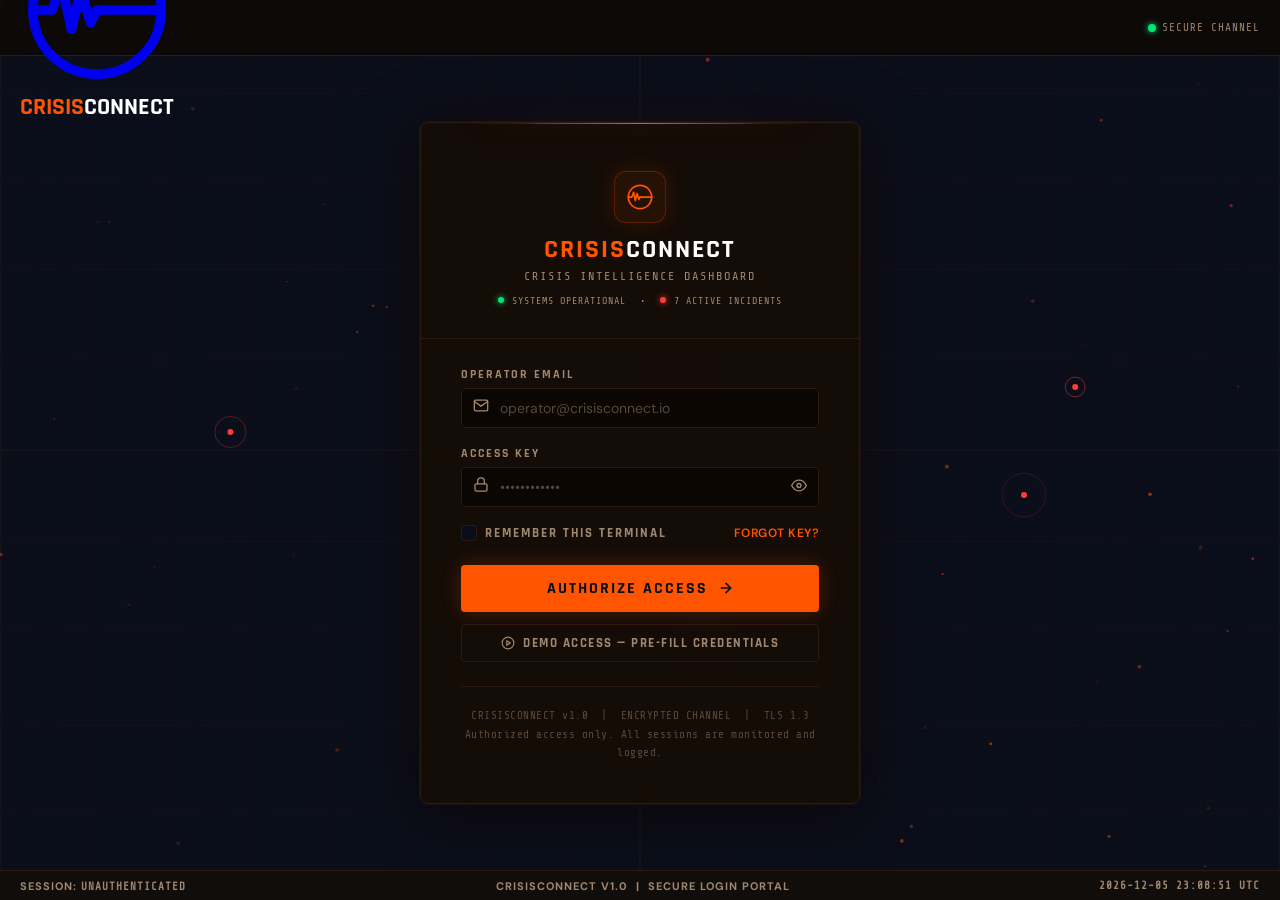
==== commit ac602b15: "Initial commit" ====
--- a/alerts.html
+++ b/alerts.html
@@ -43,7 +43,7 @@
     
     <!-- Sidebar -->
     <aside class="sidebar">
-      <a href="index.html" class="sidebar-btn" title="Dashboard">
+      <a href="dashboard.html" class="sidebar-btn" title="Dashboard">
         <svg viewBox="0 0 24 24"><rect x="3" y="3" width="7" height="9"></rect><rect x="14" y="3" width="7" height="5"></rect><rect x="14" y="12" width="7" height="9"></rect><rect x="3" y="16" width="7" height="5"></rect></svg>
       </a>
       <a href="disaster.html" class="sidebar-btn" title="Disasters">
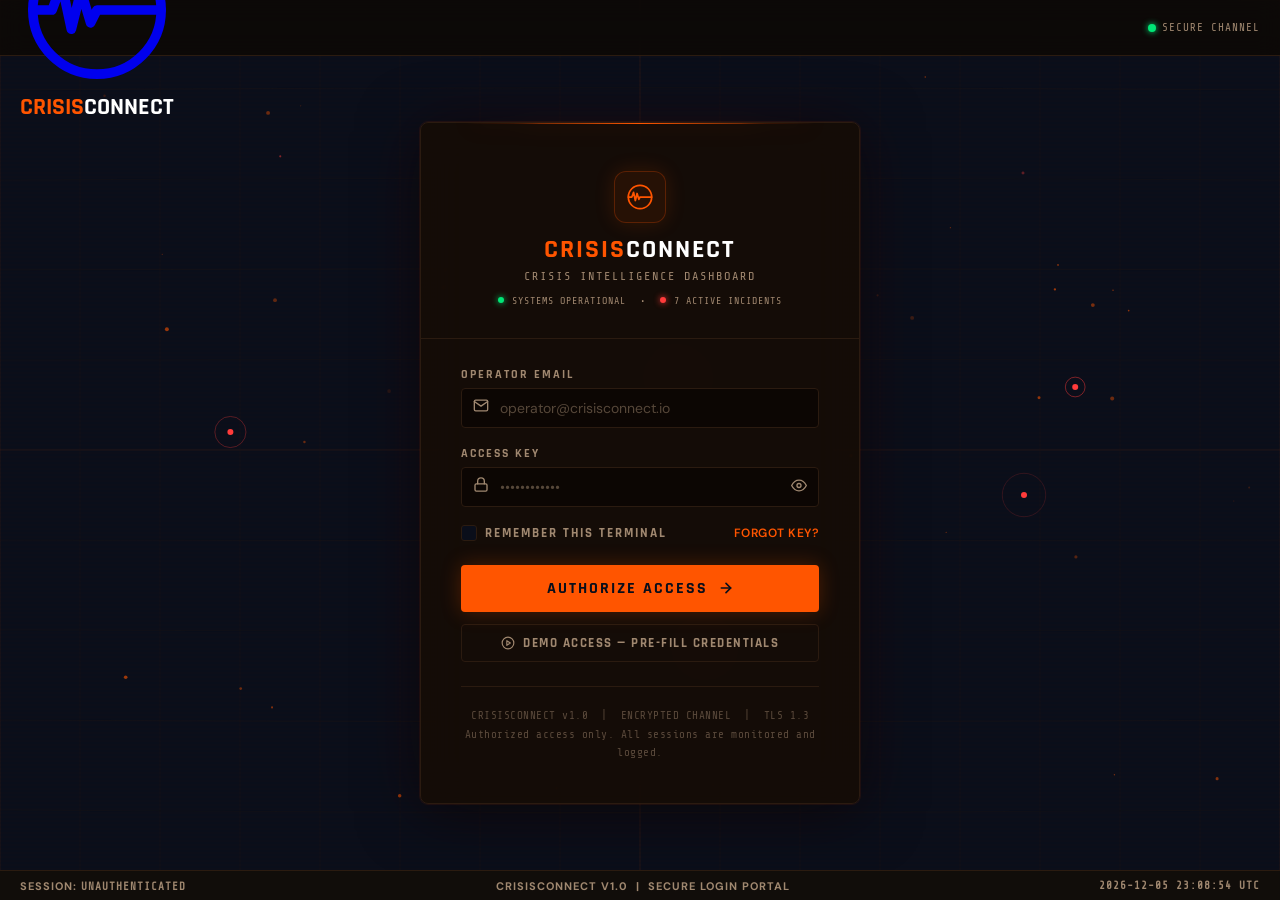
==== commit 619c44cf: "Initial commit" ====
--- a/alerts.html
+++ b/alerts.html
@@ -10,11 +10,11 @@
   <link href="https://fonts.googleapis.com/css2?family=DM+Sans:wght@400;500;700&family=Rajdhani:wght@500;600;700&family=Share+Tech+Mono&display=swap" rel="stylesheet">
 
   <!-- Shared Styles -->
-  <link rel="stylesheet" href="css/base.css">
-  <link rel="stylesheet" href="css/layout.css">
+  <link rel="stylesheet" href="css/base.css?v=2.0">
+  <link rel="stylesheet" href="css/layout.css?v=2.0">
   
   <!-- Page Specific Styles -->
-  <link rel="stylesheet" href="css/alerts.css">
+  <link rel="stylesheet" href="css/alerts.css?v=2.0">
 </head>
 <body>
 
@@ -43,31 +43,31 @@
     
     <!-- Sidebar -->
     <aside class="sidebar">
-      <a href="dashboard.html" class="sidebar-btn" title="Dashboard">
+      <a href="dashboard.html?v=2.0" class="sidebar-btn" title="Dashboard">
         <svg viewBox="0 0 24 24"><rect x="3" y="3" width="7" height="9"></rect><rect x="14" y="3" width="7" height="5"></rect><rect x="14" y="12" width="7" height="9"></rect><rect x="3" y="16" width="7" height="5"></rect></svg>
       </a>
-      <a href="disaster.html" class="sidebar-btn" title="Disasters">
+      <a href="disaster.html?v=2.0" class="sidebar-btn" title="Disasters">
         <svg viewBox="0 0 24 24"><path d="M21 10c0 7-9 13-9 13s-9-6-9-13a9 9 0 0 1 18 0z"></path><circle cx="12" cy="10" r="3"></circle></svg>
       </a>
-      <a href="displacement.html" class="sidebar-btn" title="Displacement">
+      <a href="displacement.html?v=2.0" class="sidebar-btn" title="Displacement">
         <svg viewBox="0 0 24 24"><path d="M17 21v-2a4 4 0 0 0-4-4H5a4 4 0 0 0-4 4v2"></path><circle cx="9" cy="7" r="4"></circle><path d="M23 21v-2a4 4 0 0 0-3-3.87"></path><path d="M16 3.13a4 4 0 0 1 0 7.75"></path></svg>
       </a>
-      <a href="resources.html" class="sidebar-btn" title="Resources">
+      <a href="resources.html?v=2.0" class="sidebar-btn" title="Resources">
         <svg viewBox="0 0 24 24"><path d="M21 16V8a2 2 0 0 0-1-1.73l-7-4a2 2 0 0 0-2 0l-7 4A2 2 0 0 0 3 8v8a2 2 0 0 0 1 1.73l7 4a2 2 0 0 0 2 0l7-4A2 2 0 0 0 21 16z"></path><polyline points="3.27 6.96 12 12.01 20.73 6.96"></polyline><line x1="12" y1="22.08" x2="12" y2="12"></line></svg>
       </a>
-      <a href="secondary-risk.html" class="sidebar-btn" title="Risk">
+      <a href="secondary-risk.html?v=2.0" class="sidebar-btn" title="Risk">
         <svg viewBox="0 0 24 24"><path d="M10.29 3.86L1.82 18a2 2 0 0 0 1.71 3h16.94a2 2 0 0 0 1.71-3L13.71 3.86a2 2 0 0 0-3.42 0z"></path><line x1="12" y1="9" x2="12" y2="13"></line><line x1="12" y1="17" x2="12.01" y2="17"></line></svg>
       </a>
-      <a href="simulate.html" class="sidebar-btn" title="Simulate">
+      <a href="simulate.html?v=2.0" class="sidebar-btn" title="Simulate">
         <svg viewBox="0 0 24 24"><circle cx="12" cy="12" r="10"></circle><polygon points="10 8 16 12 10 16 10 8"></polygon></svg>
       </a>
-      <a href="analytics.html" class="sidebar-btn" title="Analytics">
+      <a href="analytics.html?v=2.0" class="sidebar-btn" title="Analytics">
         <svg viewBox="0 0 24 24"><line x1="18" y1="20" x2="18" y2="10"></line><line x1="12" y1="20" x2="12" y2="4"></line><line x1="6" y1="20" x2="6" y2="14"></line></svg>
       </a>
-      <a href="alerts.html" class="sidebar-btn active" title="Alerts">
+      <a href="alerts.html?v=2.0" class="sidebar-btn active" title="Alerts">
         <svg viewBox="0 0 24 24"><path d="M18 8A6 6 0 0 0 6 8c0 7-3 9-3 9h18s-3-2-3-9"></path><path d="M13.73 21a2 2 0 0 1-3.46 0"></path></svg>
       </a>
-      <a href="emergency.html" class="sidebar-btn" title="Emergency" style="margin-top:auto; margin-bottom: 10px;">
+      <a href="emergency.html?v=2.0" class="sidebar-btn" title="Emergency" style="margin-top:auto; margin-bottom: 10px;">
         <svg viewBox="0 0 24 24"><path d="M12 2L2 7l10 5 10-5-10-5zM2 17l10 5 10-5M2 12l10 5 10-5"></path></svg>
       </a>
     </aside>
@@ -168,9 +168,9 @@
   </div>
 
   <!-- Auth Script -->
-  <script src="js/auth.js"></script>
+  <script src="js/auth.js?v=2.0"></script>
 
   <!-- Page Logic -->
-  <script src="js/alerts.js"></script>
+  <script src="js/alerts.js?v=2.0"></script>
 </body>
 </html>
